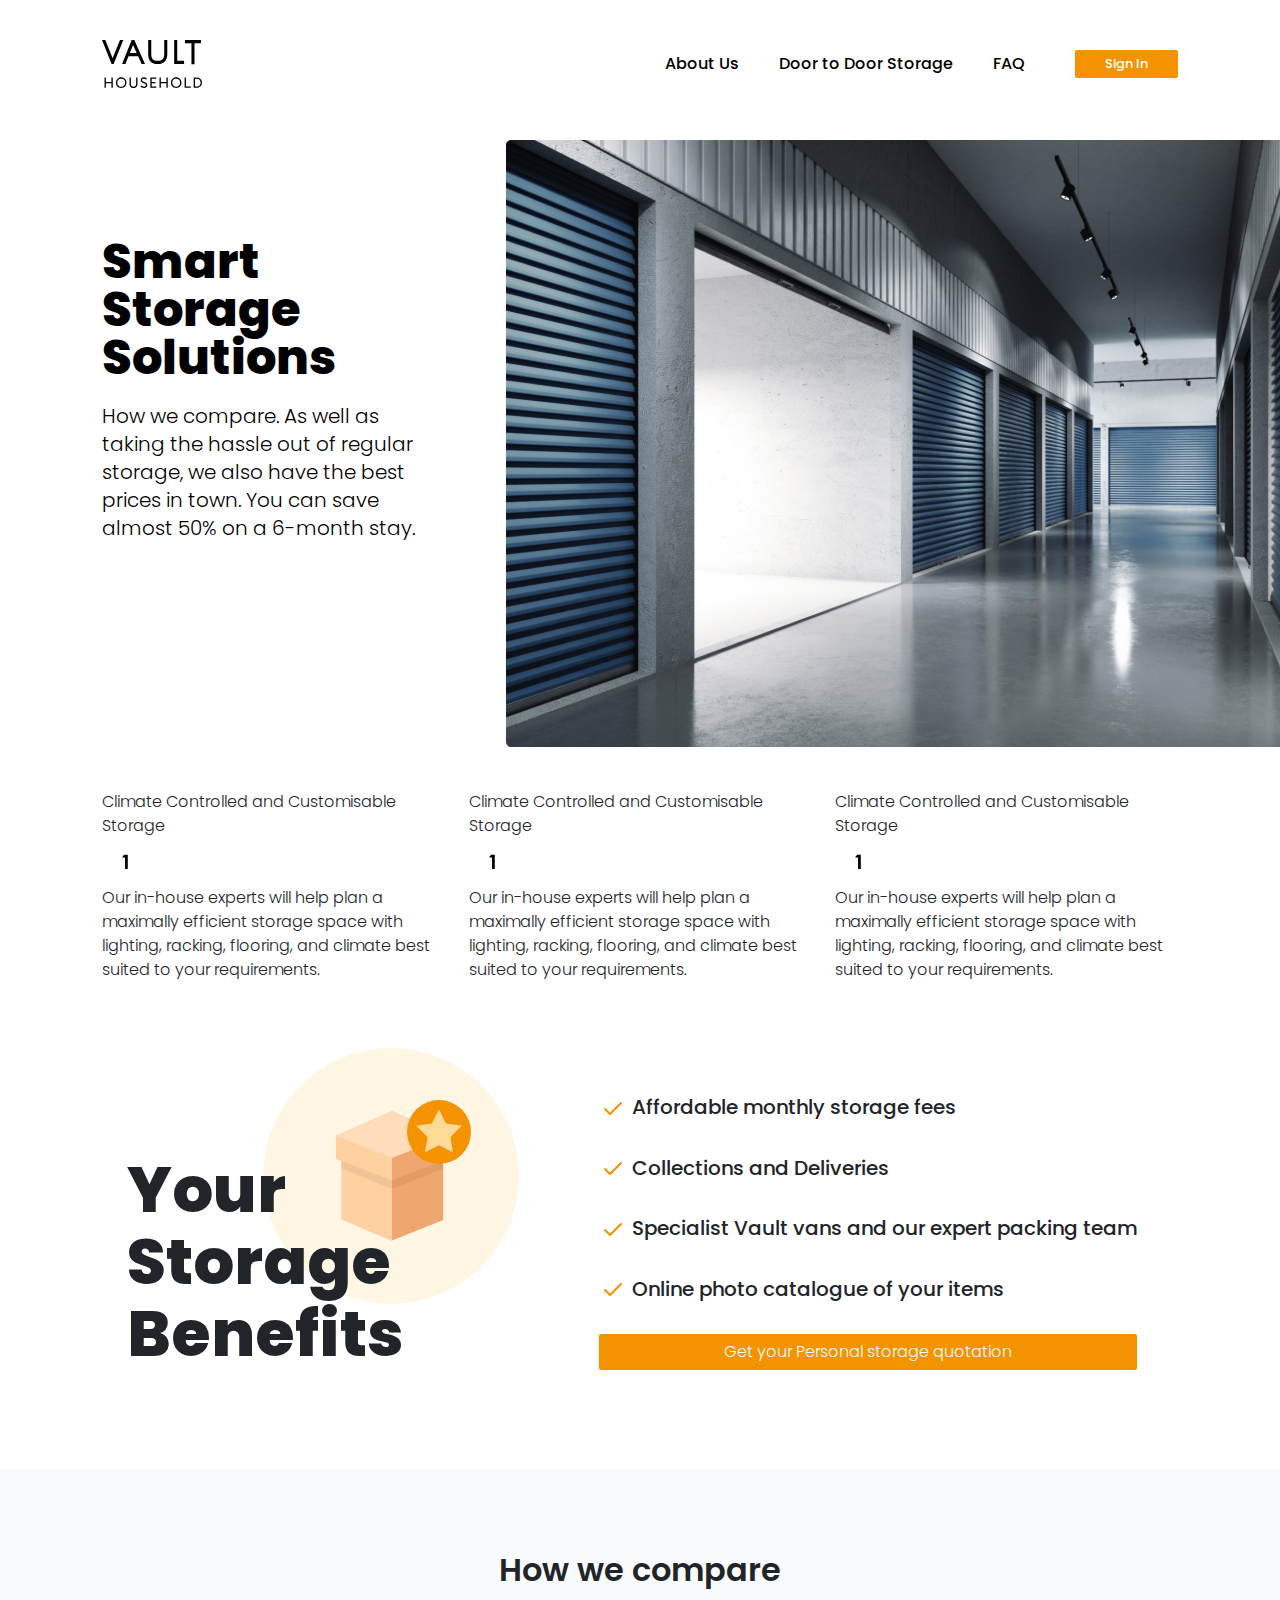
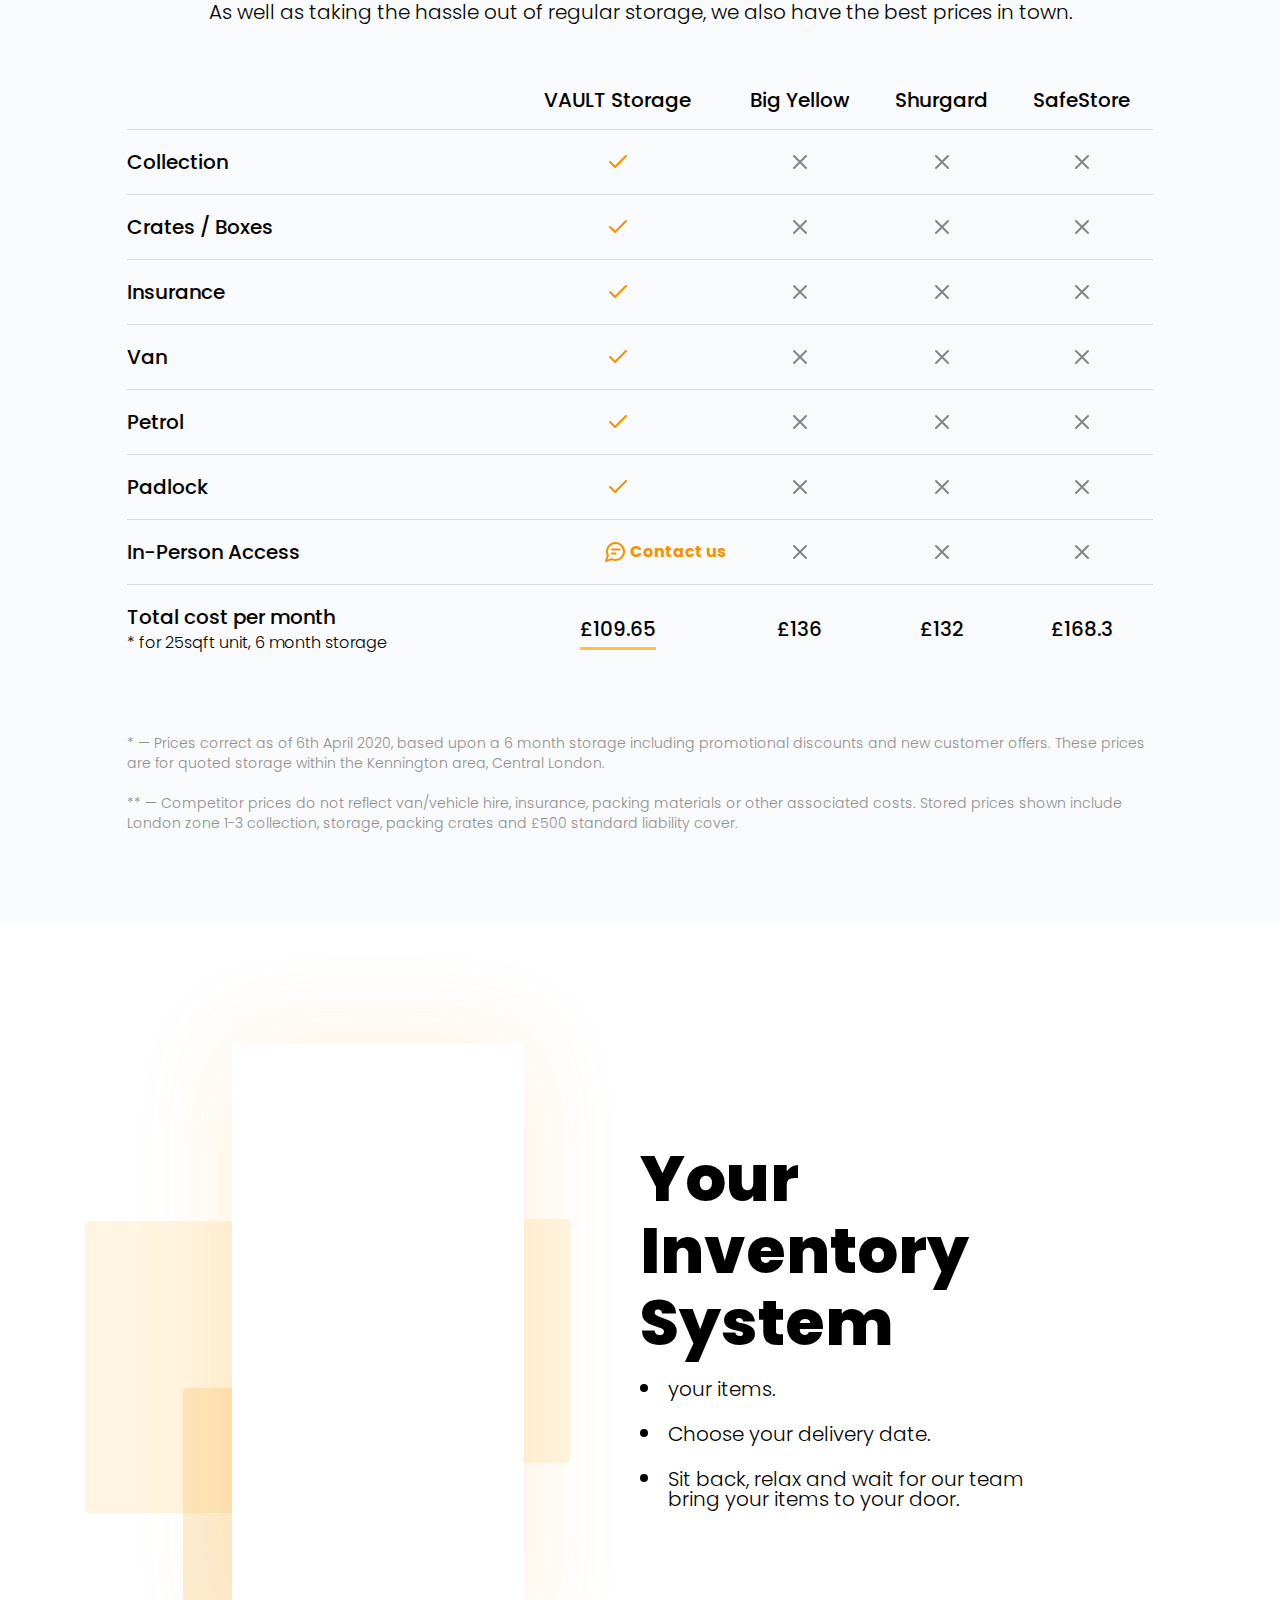
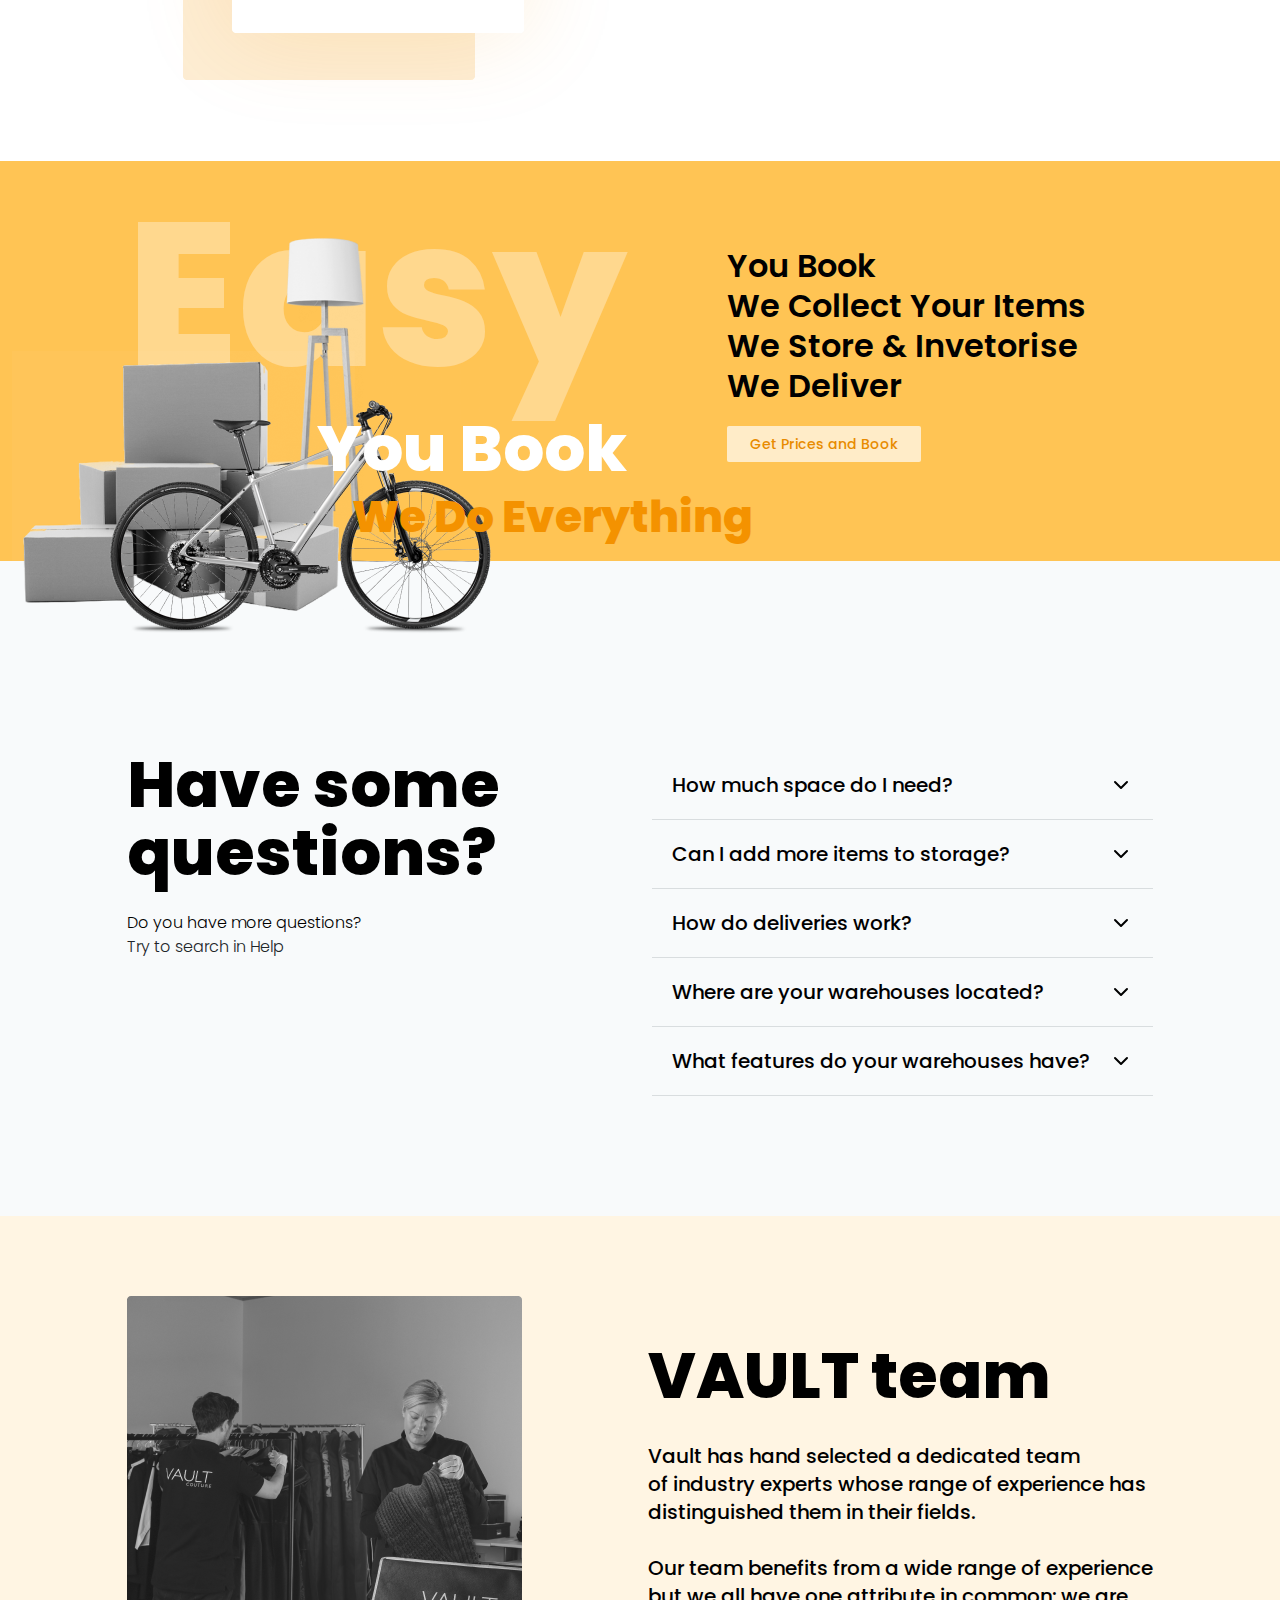
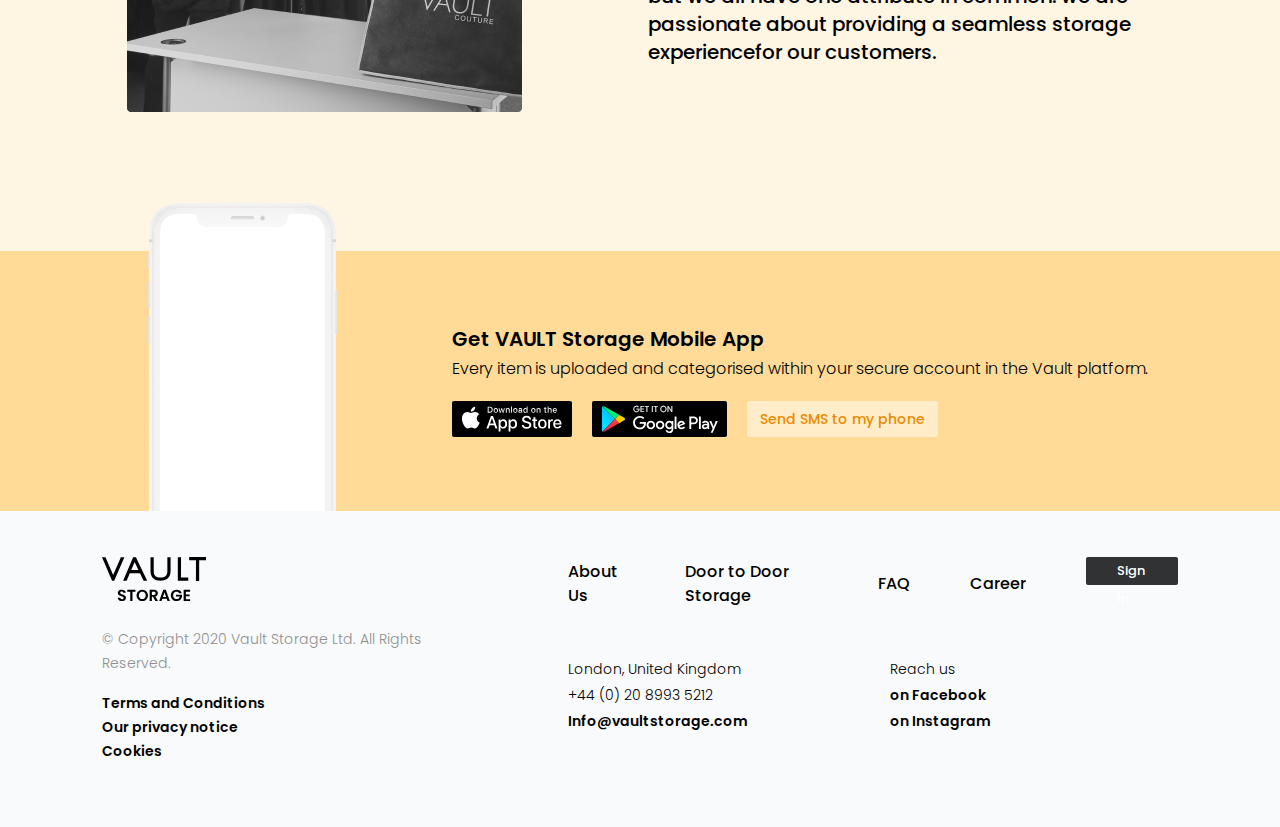
==== storage.html @ 1d702e4c "one" ====
<!doctype html>
<html lang="en">

<head>
    <meta charset="utf-8">
    <meta name="viewport" content="width=device-width, initial-scale=1">
    <link rel="stylesheet" href="css/bootstrap.min.css">
    <link rel="stylesheet" href="css/swiper-bundle.min.css">
    <link rel="stylesheet" href="css/bootstrap-slider.css">
    <link rel="stylesheet" href="css/datepicker.min.css">
    <link rel="stylesheet" href="css/main.css">
    <title>Vault Storage | Front-page</title>
</head>

<body>
    <header class="header cover-header">
        <div class="topbar topbar-home">
            <div class="container container2">
                <div class="logo d-pc-mini">
                    <a href="#">
                        <img src="images/logo.svg" alt="">
                    </a>
                </div>
                <div class="topbar-right d-pc-mini-flex">
                    <div class="menu">
                        <ul>
                            <li><a href="#">About Us</a></li>
                            <li><a href="#">Door to Door Storage</a></li>
                            <li><a href="#">FAQ</a></li>
                        </ul>
                    </div>
                    <div class="login">
                        <a href="#" class="login-button button1" data-bs-toggle="modal" data-bs-target="#loginDialog">Sign In</a>
                    </div>
                </div>
                <div class="mini-top d-mini">
                    <div class="menu_container">
                        <a href="#" class="mobile_menu"><img src="images/burger.svg" alt=""></a>
                    </div>
                    <div class="mini-logo">
                        <img src="images/logo-mini.svg" alt="">
                    </div>
                    <div class="mini-right">
                        <a href="#">Sign In</a>
                    </div>
                </div>
            </div>
        </div>
        <div class="cover-single">
            <div class="container container2">
                <div class="row">
                    <div class="col-md-4">
                        <div class="cover-content">
                            <h1 class="cover-title">Smart Storage Solutions</h1>
                            <p class="cover-subtitlte">How we compare. As well as taking the hassle out of regular storage, we also have the best prices in town. You can save almost 50% on a 6-month stay.</p>
                        </div>
                    </div>
                </div>
            </div>
        </div>
    </header>
    <div class="storage-feat">
        <div class="container container2">
            <div class="row">
                <div class="col-md-4">
                    <div class="storage-feat-item">
                        <div class="storage-feat-top">
                            <div class="storage-feat-name">
                                <span>Climate Controlled and Customisable Storage</span>
                            </div>
                            <div class="storage-feat-num">
                                <img src="images/feat1.svg" alt="">
                            </div>
                        </div>
                        <div class="storage-feat-cont">
                            <p>Our in-house experts will help plan a maximally efficient storage space with lighting, racking, flooring, and climate best suited to your requirements.</p>
                        </div>
                    </div>
                </div>
                <div class="col-md-4">
                    <div class="storage-feat-item">
                        <div class="storage-feat-top">
                            <div class="storage-feat-name">
                                <span>Climate Controlled and Customisable Storage</span>
                            </div>
                            <div class="storage-feat-num">
                                <img src="images/feat1.svg" alt="">
                            </div>
                        </div>
                        <div class="storage-feat-cont">
                            <p>Our in-house experts will help plan a maximally efficient storage space with lighting, racking, flooring, and climate best suited to your requirements.</p>
                        </div>
                    </div>
                </div>
                <div class="col-md-4">
                    <div class="storage-feat-item">
                        <div class="storage-feat-top">
                            <div class="storage-feat-name">
                                <span>Climate Controlled and Customisable Storage</span>
                            </div>
                            <div class="storage-feat-num">
                                <img src="images/feat1.svg" alt="">
                            </div>
                        </div>
                        <div class="storage-feat-cont">
                            <p>Our in-house experts will help plan a maximally efficient storage space with lighting, racking, flooring, and climate best suited to your requirements.</p>
                        </div>
                    </div>
                </div>
            </div>
        </div>
    </div>
    <div class="storage">
        <div class="container">
            <div class="storage-list">
                <div class="storage-image">
                    <img src="images/storage-image.svg" alt="">
                    <div class="storage-image-text">
                        <h3>Your Storage Benefits</h3>
                    </div>
                </div>
                <div class="storage-cont">
                    <div class="storage-cont-list">
                        <ul>
                            <li><img src="images/storage-icon.svg"> Affordable monthly storage fees</li>
                            <li><img src="images/storage-icon.svg"> Collections and Deliveries</li>
                            <li><img src="images/storage-icon.svg"> Specialist Vault vans and our expert packing team</li>
                            <li><img src="images/storage-icon.svg"> Online photo catalogue of your items</li>
                        </ul>
                        <div class="storage-cont-button">
                            <a href="#">Get your Personal storage quotation </a>
                        </div>
                    </div>
                </div>
            </div>
        </div>
    </div>
    <div class="compare">
        <div class="container">
            <div class="compare-title">
                <h2>How we compare</h2>
                <p>As well as taking the hassle out of regular storage, we also have the best prices in town.</p>
            </div>
            <div class="compare-table table-responsive">
                <table>
                    <thead>
                        <tr>
                            <th scope="col"></th>
                            <th scope="col">
                                <span>VAULT Storage</span>
                            </th>
                            <th scope="col">
                                <span>Big Yellow</span>
                            </th>
                            <th scope="col">
                                <span>Shurgard</span>
                            </th>
                            <th scope="col">
                                <span>SafeStore</span>
                            </th>
                        </tr>
                    </thead>
                    <tbody>
                        <tr>
                            <th scope="row">Collection</th>
                            <th>
                                <div class="done">
                                    <img src="images/done.svg" alt="">
                                </div>
                            </th>
                            <th>
                                <div class="failure">
                                    <img src="images/failure.svg" alt="">
                                </div>
                            </th>
                            <th>
                                <div class="failure">
                                    <img src="images/failure.svg" alt="">
                                </div>
                            </th>
                            <th>
                                <div class="failure">
                                    <img src="images/failure.svg" alt="">
                                </div>
                            </th>
                        </tr>
                        <tr>
                            <th scope="row">Crates / Boxes</th>
                            <th>
                                <div class="done">
                                    <img src="images/done.svg" alt="">
                                </div>
                            </th>
                            <th>
                                <div class="failure">
                                    <img src="images/failure.svg" alt="">
                                </div>
                            </th>
                            <th>
                                <div class="failure">
                                    <img src="images/failure.svg" alt="">
                                </div>
                            </th>
                            <th>
                                <div class="failure">
                                    <img src="images/failure.svg" alt="">
                                </div>
                            </th>
                        </tr>
                        <tr>
                            <th scope="row">Insurance</th>
                            <th>
                                <div class="done">
                                    <img src="images/done.svg" alt="">
                                </div>
                            </th>
                            <th>
                                <div class="failure">
                                    <img src="images/failure.svg" alt="">
                                </div>
                            </th>
                            <th>
                                <div class="failure">
                                    <img src="images/failure.svg" alt="">
                                </div>
                            </th>
                            <th>
                                <div class="failure">
                                    <img src="images/failure.svg" alt="">
                                </div>
                            </th>
                        </tr>
                        <tr>
                            <th scope="row">Van</th>
                            <th>
                                <div class="done">
                                    <img src="images/done.svg" alt="">
                                </div>
                            </th>
                            <th>
                                <div class="failure">
                                    <img src="images/failure.svg" alt="">
                                </div>
                            </th>
                            <th>
                                <div class="failure">
                                    <img src="images/failure.svg" alt="">
                                </div>
                            </th>
                            <th>
                                <div class="failure">
                                    <img src="images/failure.svg" alt="">
                                </div>
                            </th>
                        </tr>
                        <tr>
                            <th scope="row">Petrol</th>
                            <th>
                                <div class="done">
                                    <img src="images/done.svg" alt="">
                                </div>
                            </th>
                            <th>
                                <div class="failure">
                                    <img src="images/failure.svg" alt="">
                                </div>
                            </th>
                            <th>
                                <div class="failure">
                                    <img src="images/failure.svg" alt="">
                                </div>
                            </th>
                            <th>
                                <div class="failure">
                                    <img src="images/failure.svg" alt="">
                                </div>
                            </th>
                        </tr>
                        <tr>
                            <th scope="row">Padlock</th>
                            <th>
                                <div class="done">
                                    <img src="images/done.svg" alt="">
                                </div>
                            </th>
                            <th>
                                <div class="failure">
                                    <img src="images/failure.svg" alt="">
                                </div>
                            </th>
                            <th>
                                <div class="failure">
                                    <img src="images/failure.svg" alt="">
                                </div>
                            </th>
                            <th>
                                <div class="failure">
                                    <img src="images/failure.svg" alt="">
                                </div>
                            </th>
                        </tr>
                        <tr>
                            <th scope="row">In-Person Access</th>
                            <th>
                                <a href="#" class="contacts">
                                    <img src="images/contacts.svg" alt="">
                                    <span>Contact us</span>
                                </a>
                            </th>
                            <th>
                                <div class="failure">
                                    <img src="images/failure.svg" alt="">
                                </div>
                            </th>
                            <th>
                                <div class="failure">
                                    <img src="images/failure.svg" alt="">
                                </div>
                            </th>
                            <th>
                                <div class="failure">
                                    <img src="images/failure.svg" alt="">
                                </div>
                            </th>
                        </tr>
                        <tr>
                            <th scope="row">
                                <div class="total">
                                    <div class="total-title">
                                        <span>Total cost per month</span>
                                    </div>
                                    <div class="total-subtitle">
                                        <span> * for 25sqft unit, 6 month storage</span>
                                    </div>
                                </div>
                            </th>
                            <th>
                                <span class="price price-gold">£109.65</span>
                            </th>
                            <th>
                                <span class="price">£136</span>
                            </th>
                            <th>
                                <span class="price">£132</span>
                            </th>
                            <th>
                                <span class="price">£168.3</span>
                            </th>
                        </tr>
                    </tbody>
                </table>
            </div>
            <div class="compare-footer">
                <p>* — Prices correct as of 6th April 2020, based upon a 6 month storage including promotional discounts and new customer offers. These prices are for quoted storage within the Kennington area, Central London.</p>
                <p>** — Competitor prices do not reflect van/vehicle hire, insurance, packing materials or other associated costs. Stored prices shown include London zone 1-3 collection, storage, packing crates and £500 standard liability cover.</p>
            </div>
        </div>
    </div>
    <div class="invent">
        <div class="container">
            <div class="invent-box">
                <div class="invent-img">
                    <div class="about-app">
                        <div class="about-img">
                            <img src="images/app.png" alt="">
                        </div>
                        <div class="about-rect">
                            <img src="images/rect1.png" alt="">
                        </div>
                        <div class="about-rect2">
                            <img src="images/rect2.png" alt="">
                        </div>
                        <div class="about-rect3">
                            <img src="images/rect3.png" alt="">
                        </div>
                    </div>
                </div>
                <div class="invent-text">
                    <h2>Your
                        <div>Inventory</div>
                        <div>System</div>
                    </h2>
                    <ul>
                        <li>
                            <div></div><span>your items.</span></li>
                        <li>
                            <div></div><span>Choose your delivery date.</span></li>
                        <li>
                            <div></div><span>Sit back, relax and wait for our team bring your items to your door.</span></li>
                    </ul>
                </div>
            </div>
        </div>
    </div>
    <div class="faq">
        <div class="container">
            <div class="faq-top">
                <div class="faq-top-left">
                    <div class="faq-top-left-title">
                        <span>Easy</span>
                    </div>
                    <div class="faq-top-left-subtitle">
                        <span>You Book</span>
                    </div>
                    <div class="faq-top-left-des">
                        <span>We Do Everything</span>
                    </div>
                    <div class="faq-top-left-img">
                        <img src="images/faq-top.png" alt="">
                    </div>
                </div>
                <div class="faq-top-right">
                    <div class="faq-top-right-title">
                        <h4>You Book
                            <div>We Collect Your Items</div>
                            <div>We Store & Invetorise</div>
                            <div>We Deliver</div>
                        </h4>
                    </div>
                    <div class="faq-top-right-button">
                        <a href="#" class="button4">Get Prices and Book</a>
                    </div>
                </div>
            </div>
            <div class="faq-box">
                <div class="row">
                    <div class="col-lg-6">
                        <div class="faq-box-title">
                            <h3>Have some
                                <div>questions?</div>
                            </h3>
                        </div>
                        <div class="faq-box-subtitle d-pc">
                            <span>Do you have more questions?</span>
                        </div>
                        <div class="faq-box-des d-pc">
                            <span>Try to search in Help</span>
                        </div>
                    </div>
                    <div class="col-lg-6">
                        <div class="faq-list">
                            <div class="faq-item">
                                <button class="faq-item-button collapsed" type="button" data-bs-toggle="collapse" data-bs-target="#collapseExample" aria-expanded="false" aria-controls="collapseExample">
                                    <span>How much space do I need?</span>
                                    <img src="images/icon-faq.svg" alt="">
                                </button>
                                <div class="collapse" id="collapseExample">
                                    <div class="faq-text">
                                        <span>Some placeholder content for the collapse component. This panel is hidden by default but revealed when the user activates the relevant trigger.</span>
                                    </div>
                                </div>
                            </div>
                            <div class="faq-item">
                                <button class="faq-item-button collapsed" type="button" data-bs-toggle="collapse" data-bs-target="#collapseExample2" aria-expanded="false" aria-controls="collapseExample2">
                                    <span>Can I add more items to storage?</span>
                                    <img src="images/icon-faq.svg" alt="">
                                </button>
                                <div class="collapse" id="collapseExample2">
                                    <div class="faq-text">
                                        <span>Some placeholder content for the collapse component. This panel is hidden by default but revealed when the user activates the relevant trigger.</span>
                                    </div>
                                </div>
                            </div>
                            <div class="faq-item">
                                <button class="faq-item-button collapsed" type="button" data-bs-toggle="collapse" data-bs-target="#collapseExample3" aria-expanded="false" aria-controls="collapseExample3">
                                    <span>How do deliveries work?</span>
                                    <img src="images/icon-faq.svg" alt="">
                                </button>
                                <div class="collapse" id="collapseExample3">
                                    <div class="faq-text">
                                        <span>Some placeholder content for the collapse component. This panel is hidden by default but revealed when the user activates the relevant trigger.</span>
                                    </div>
                                </div>
                            </div>
                            <div class="faq-item">
                                <button class="faq-item-button collapsed" type="button" data-bs-toggle="collapse" data-bs-target="#collapseExample4" aria-expanded="false" aria-controls="collapseExample4">
                                    <span>Where are your warehouses located?</span>
                                    <img src="images/icon-faq.svg" alt="">
                                </button>
                                <div class="collapse" id="collapseExample4">
                                    <div class="faq-text">
                                        <span>Some placeholder content for the collapse component. This panel is hidden by default but revealed when the user activates the relevant trigger.</span>
                                    </div>
                                </div>
                            </div>
                            <div class="faq-item">
                                <button class="faq-item-button collapsed" type="button" data-bs-toggle="collapse" data-bs-target="#collapseExample5" aria-expanded="false" aria-controls="collapseExample5">
                                    <span>What features do your warehouses have?</span>
                                    <img src="images/icon-faq.svg" alt="">
                                </button>
                                <div class="collapse" id="collapseExample5">
                                    <div class="faq-text">
                                        <span>Some placeholder content for the collapse component. This panel is hidden by default but revealed when the user activates the relevant trigger.</span>
                                    </div>
                                </div>
                            </div>
                        </div>
                    </div>
                    <div class="col-12 d-mob faq-mob">
                        <div class="faq-box-subtitle">
                            <span>Do you have more questions?</span>
                        </div>
                        <div class="faq-box-des">
                            <span>Try to search in Help</span>
                        </div>
                    </div>
                </div>
            </div>
        </div>
    </div>
    <div class="team">
        <div class="container">
            <div class="team-box">
                <div class="team-image">
                    <img src="images/team.png" alt="">
                </div>
                <div class="team-text">
                    <h2>VAULT team</h2>
                    <div class="team-content">
                        <p>Vault has hand selected a dedicated team of industry experts whose range of experience has distinguished them in their fields. </p>
                        <p>Our team benefits from a wide range of experience but we all have one attribute in common: we are passionate about providing a seamless storage experiencefor our customers.</p>
                    </div>
                </div>
            </div>
        </div>
    </div>
    <div class="app">
        <div class="container">
            <div class="app-box">
                <div class="app-image">
                    <img src="images/app-image.png" alt="">
                </div>
                <div class="app-text">
                    <div class="app-title">
                        <h4>Get VAULT Storage Mobile App</h4>
                    </div>
                    <div class="app-des">
                        <span>Every item is uploaded and categorised within your secure account in the Vault platform.</span>
                    </div>
                    <div class="app-buttons">
                        <a href="#" class="app-item">
                            <img src="images/app-store.svg" alt="" class="d-pc-mini">
                            <img src="images/app-store-mob.svg" alt="" class="d-mini">
                        </a>
                        <a href="#" class="app-item">
                            <img src="images/google-play.svg" alt="" class="d-pc-mini">
                            <img src="images/google-play-mob.svg" alt="" class="d-mini">
                        </a>
                        <a href="#" class="app-item app-button d-pc">Send SMS to my phone</a>
                    </div>
                    <a href="#" class="app-item app-button d-mob app-mob">Send SMS to my phone</a>
                </div>
            </div>
        </div>
    </div>
    <div class="footer">
        <div class="container container3 footer-box">
            <div class="footer-about d-pc">
                <div class="footer-logo">
                    <img src="images/footer-logo.svg" alt="">
                </div>
                <div class="footer-copyright">
                    <span>© Copyright 2020 Vault Storage Ltd. All Rights Reserved.</span>
                </div>
                <div class="footer-about-menu">
                    <ul>
                        <li><a href="#">Terms and Conditions </a></li>
                        <li><a href="#">Our privacy notice </a></li>
                        <li><a href="#">Cookies</a></li>
                    </ul>
                </div>
            </div>
            <div class="footer-info">
                <div class="footer-top">
                    <div class="footer-menu">
                        <ul>
                            <li><a href="#">About Us</a></li>
                            <li><a href="#"><span>Door to Door</span> Storage</a></li>
                            <li><a href="#">FAQ</a></li>
                            <li><a href="#">Career</a></li>
                        </ul>
                    </div>
                    <div class="footer-button">
                        <a href="#" class="button5" data-bs-toggle="modal" data-bs-target="#loginDialog">Sign In</a>
                    </div>
                </div>
                <div class="footer-bottom d-pc-flex">
                    <div class="footer-address">
                        <div class="footer-address-item">
                            <span>London, United Kingdom</span>
                        </div>
                        <div class="footer-address-item">
                            <span>+44 (0) 20 8993 5212</span>
                        </div>
                        <div class="footer-address-item">
                            <span class="strong">Info@vaultstorage.com</span>
                        </div>
                    </div>
                    <div class="footer-soc">
                        <div class="footer-soc-title">
                            <span>Reach us </span>
                        </div>
                        <a href="#" class="footer-soc-item">on Facebook</a>
                        <a href="#" class="footer-soc-item">on Instagram</a>
                    </div>
                </div>
            </div>
            <div class="footer-mob d-mob">
                <div class="footer-left">
                    <div class="footer-logo">
                        <img src="images/footer-logo.svg" alt="">
                    </div>
                    <div class="footer-copyright">
                        <span>© Copyright 2020 Vault Storage Ltd. All Rights Reserved.</span>
                    </div>
                    <div class="footer-about-menu">
                        <ul>
                            <li><a href="#">Terms and Conditions </a></li>
                            <li><a href="#">Our privacy notice </a></li>
                            <li><a href="#">Cookies</a></li>
                        </ul>
                    </div>
                </div>
                <div class="footer-right">
                    <div class="footer-bottom">
                        <div class="footer-address">
                            <div class="footer-address-item">
                                <span>London, United Kingdom</span>
                            </div>
                            <div class="footer-address-item">
                                <span>+44 (0) 20 8993 5212</span>
                            </div>
                            <div class="footer-address-item">
                                <span class="strong">Info@vaultstorage.com</span>
                            </div>
                        </div>
                        <div class="footer-soc">
                            <div class="footer-soc-title">
                                <span>Reach us </span>
                            </div>
                            <a href="#" class="footer-soc-item">on Facebook</a>
                            <a href="#" class="footer-soc-item">on Instagram</a>
                        </div>
                    </div>
                </div>
            </div>
        </div>
    </div>
    <div class="modal fade" id="loginDialog" tabindex="-1" aria-labelledby="loginDialogLabel" aria-hidden="true">
        <div class="modal-dialog modal-dialog-centered login-dialog">
            <div class="modal-content modal-cont">
                <div class="dialog-close" data-bs-dismiss="modal" aria-label="Close">
                    <img src="images/close.svg" alt="">
                </div>
                <div class="login">
                    <div class="login-title">
                        <h4>Sign in</h4>
                        <p>Don’t have password? <a href="#activateDialog" data-bs-toggle="modal" data-bs-target="#activateDialog" data-bs-dismiss="modal" aria-label="Close">Activate your account</a></p>
                    </div>
                    <div class="login-inputs">
                        <input type="text" placeholder="Email">
                        <input type="password" placeholder="Password">
                    </div>
                    <div class="login-box">
                        <div class="login-box-remember">
                            <div class="form-check">
                                <input class="form-check-input" type="checkbox" value="" id="flexCheckDefault">
                                <label class="form-check-label" for="flexCheckDefault">
                                Remember me
                                </label>
                            </div>
                        </div>
                        <div class="login-box-forgot">
                            <a href="#">Forgot your password?</a>
                        </div>
                    </div>
                    <div class="login-button">
                        <button>Sign in</button>
                    </div>
                </div>
            </div>
        </div>
    </div>
    <div class="modal fade" id="activateDialog" tabindex="-1" aria-labelledby="activateDialogLabel" aria-hidden="true">
        <div class="modal-dialog modal-dialog-centered">
            <div class="modal-content modal-cont">
                <div class="dialog-close" data-bs-dismiss="modal" aria-label="Close">
                    <img src="images/close.svg" alt="">
                </div>
                <div class="login">
                    <div class="login-title">
                        <h4>Activate your account</h4>
                        <p>Enter the email associated with your account below and we'll send you a link to reset your password.</p>
                    </div>
                    <div class="login-inputs">
                        <input type="text" placeholder="Email">
                    </div>
                    <div class="login-button">
                        <button>Reset password</button>
                    </div>
                    <div class="login-have">
                        <a href="#loginDialog" data-bs-toggle="modal" data-bs-target="#loginDialog" data-bs-dismiss="modal" aria-label="Close">Already have account</a>
                    </div>
                </div>
            </div>
        </div>
    </div>
    <div class="mobile_menu_container">
        <div class="mobile_menu_content">
            <ul>
                <li><a href="#">About Us</a></li>
                <li><a href="#">Door to Door Storage</a></li>
                <li><a href="#">FAQ</a></li>
            </ul>
        </div>
    </div>
    <div class="mobile_menu_overlay"></div>
    <script src="https://cdn.jsdelivr.net/npm/@popperjs/core@2.6.0/dist/umd/popper.min.js" integrity="sha384-KsvD1yqQ1/1+IA7gi3P0tyJcT3vR+NdBTt13hSJ2lnve8agRGXTTyNaBYmCR/Nwi" crossorigin="anonymous"></script>
    <script src="https://cdn.jsdelivr.net/npm/bootstrap@5.0.0-beta2/dist/js/bootstrap.bundle.min.js" integrity="sha384-b5kHyXgcpbZJO/tY9Ul7kGkf1S0CWuKcCD38l8YkeH8z8QjE0GmW1gYU5S9FOnJ0" crossorigin="anonymous"></script>
    <script src="js/swiper-bundle.min.js"></script>
    <script src="js/jquery-3.6.0.min.js"></script>
    <script src="js/bootstrap-slider.js"></script>
    <script src="js/jquery.autocomplete.min.js"></script>
    <script src="js/datepicker.min.js"></script>
    <script src="js/main.js"></script>
</body>

</html>
---- css/datepicker.min.css ----
.datepicker--cells{display:-webkit-flex;display:-ms-flexbox;display:flex;-webkit-flex-wrap:wrap;-ms-flex-wrap:wrap;flex-wrap:wrap}.datepicker--cell{border-radius:4px;box-sizing:border-box;cursor:pointer;display:-webkit-flex;display:-ms-flexbox;display:flex;position:relative;-webkit-align-items:center;-ms-flex-align:center;align-items:center;-webkit-justify-content:center;-ms-flex-pack:center;justify-content:center;height:32px;z-index:1}.datepicker--cell.-focus-{background:#f0f0f0}.datepicker--cell.-current-{color:#4EB5E6}.datepicker--cell.-current-.-focus-{color:#4a4a4a}.datepicker--cell.-current-.-in-range-{color:#4EB5E6}.datepicker--cell.-in-range-{background:rgba(92,196,239,.1);color:#4a4a4a;border-radius:0}.datepicker--cell.-in-range-.-focus-{background-color:rgba(92,196,239,.2)}.datepicker--cell.-disabled-{cursor:default;color:#aeaeae}.datepicker--cell.-disabled-.-focus-{color:#aeaeae}.datepicker--cell.-disabled-.-in-range-{color:#a1a1a1}.datepicker--cell.-disabled-.-current-.-focus-{color:#aeaeae}.datepicker--cell.-range-from-{border:1px solid rgba(92,196,239,.5);background-color:rgba(92,196,239,.1);border-radius:4px 0 0 4px}.datepicker--cell.-range-to-{border:1px solid rgba(92,196,239,.5);background-color:rgba(92,196,239,.1);border-radius:0 4px 4px 0}.datepicker--cell.-selected-,.datepicker--cell.-selected-.-current-{color:#fff;background:#5cc4ef}.datepicker--cell.-range-from-.-range-to-{border-radius:4px}.datepicker--cell.-selected-{border:none}.datepicker--cell.-selected-.-focus-{background:#45bced}.datepicker--cell:empty{cursor:default}.datepicker--days-names{display:-webkit-flex;display:-ms-flexbox;display:flex;-webkit-flex-wrap:wrap;-ms-flex-wrap:wrap;flex-wrap:wrap;margin:8px 0 3px}.datepicker--day-name{color:#FF9A19;display:-webkit-flex;display:-ms-flexbox;display:flex;-webkit-align-items:center;-ms-flex-align:center;align-items:center;-webkit-justify-content:center;-ms-flex-pack:center;justify-content:center;-webkit-flex:1;-ms-flex:1;flex:1;text-align:center;text-transform:uppercase;font-size:.8em}.-only-timepicker- .datepicker--content,.datepicker--body,.datepicker-inline .datepicker--pointer{display:none}.datepicker--cell-day{width:14.28571%}.datepicker--cells-months{height:170px}.datepicker--cell-month{width:33.33%;height:25%}.datepicker--cells-years,.datepicker--years{height:170px}.datepicker--cell-year{width:25%;height:33.33%}.datepickers-container{position:absolute;left:0;top:0}@media print{.datepickers-container{display:none}}.datepicker{background:#fff;border:1px solid #dbdbdb;box-shadow:0 4px 12px rgba(0,0,0,.15);border-radius:4px;box-sizing:content-box;font-family:Tahoma,sans-serif;font-size:14px;color:#4a4a4a;width:250px;position:absolute;left:-100000px;opacity:0;transition:opacity .3s ease,left 0s .3s,-webkit-transform .3s ease;transition:opacity .3s ease,transform .3s ease,left 0s .3s;transition:opacity .3s ease,transform .3s ease,left 0s .3s,-webkit-transform .3s ease;z-index:100}.datepicker.-from-top-{-webkit-transform:translateY(-8px);transform:translateY(-8px)}.datepicker.-from-right-{-webkit-transform:translateX(8px);transform:translateX(8px)}.datepicker.-from-bottom-{-webkit-transform:translateY(8px);transform:translateY(8px)}.datepicker.-from-left-{-webkit-transform:translateX(-8px);transform:translateX(-8px)}.datepicker.active{opacity:1;-webkit-transform:translate(0);transform:translate(0);transition:opacity .3s ease,left 0s 0s,-webkit-transform .3s ease;transition:opacity .3s ease,transform .3s ease,left 0s 0s;transition:opacity .3s ease,transform .3s ease,left 0s 0s,-webkit-transform .3s ease}.datepicker-inline .datepicker{border-color:#d7d7d7;box-shadow:none;position:static;left:auto;right:auto;opacity:1;-webkit-transform:none;transform:none}.datepicker--content{box-sizing:content-box;padding:4px}.datepicker--pointer{position:absolute;background:#fff;border-top:1px solid #dbdbdb;border-right:1px solid #dbdbdb;width:10px;height:10px;z-index:-1}.datepicker--nav-action:hover,.datepicker--nav-title:hover{background:#f0f0f0}.-top-center- .datepicker--pointer,.-top-left- .datepicker--pointer,.-top-right- .datepicker--pointer{top:calc(100% - 4px);-webkit-transform:rotate(135deg);transform:rotate(135deg)}.-right-bottom- .datepicker--pointer,.-right-center- .datepicker--pointer,.-right-top- .datepicker--pointer{right:calc(100% - 4px);-webkit-transform:rotate(225deg);transform:rotate(225deg)}.-bottom-center- .datepicker--pointer,.-bottom-left- .datepicker--pointer,.-bottom-right- .datepicker--pointer{bottom:calc(100% - 4px);-webkit-transform:rotate(315deg);transform:rotate(315deg)}.-left-bottom- .datepicker--pointer,.-left-center- .datepicker--pointer,.-left-top- .datepicker--pointer{left:calc(100% - 4px);-webkit-transform:rotate(45deg);transform:rotate(45deg)}.-bottom-left- .datepicker--pointer,.-top-left- .datepicker--pointer{left:10px}.-bottom-right- .datepicker--pointer,.-top-right- .datepicker--pointer{right:10px}.-bottom-center- .datepicker--pointer,.-top-center- .datepicker--pointer{left:calc(50% - 10px / 2)}.-left-top- .datepicker--pointer,.-right-top- .datepicker--pointer{top:10px}.-left-bottom- .datepicker--pointer,.-right-bottom- .datepicker--pointer{bottom:10px}.-left-center- .datepicker--pointer,.-right-center- .datepicker--pointer{top:calc(50% - 10px / 2)}.datepicker--body.active{display:block}.datepicker--nav{display:-webkit-flex;display:-ms-flexbox;display:flex;-webkit-justify-content:space-between;-ms-flex-pack:justify;justify-content:space-between;border-bottom:1px solid #efefef;min-height:32px;padding:4px}.-only-timepicker- .datepicker--nav{display:none}.datepicker--nav-action,.datepicker--nav-title{display:-webkit-flex;display:-ms-flexbox;display:flex;cursor:pointer;-webkit-align-items:center;-ms-flex-align:center;align-items:center;-webkit-justify-content:center;-ms-flex-pack:center;justify-content:center}.datepicker--nav-action{width:32px;border-radius:4px;-webkit-user-select:none;-moz-user-select:none;-ms-user-select:none;user-select:none}.datepicker--nav-action.-disabled-{visibility:hidden}.datepicker--nav-action svg{width:32px;height:32px}.datepicker--nav-action path{fill:none;stroke:#9c9c9c;stroke-width:2px}.datepicker--nav-title{border-radius:4px;padding:0 8px}.datepicker--buttons,.datepicker--time{border-top:1px solid #efefef;padding:4px}.datepicker--nav-title i{font-style:normal;color:#9c9c9c;margin-left:5px}.datepicker--nav-title.-disabled-{cursor:default;background:0 0}.datepicker--buttons{display:-webkit-flex;display:-ms-flexbox;display:flex}.datepicker--button{color:#4EB5E6;cursor:pointer;border-radius:4px;-webkit-flex:1;-ms-flex:1;flex:1;display:-webkit-inline-flex;display:-ms-inline-flexbox;display:inline-flex;-webkit-justify-content:center;-ms-flex-pack:center;justify-content:center;-webkit-align-items:center;-ms-flex-align:center;align-items:center;height:32px}.datepicker--button:hover{color:#4a4a4a;background:#f0f0f0}.datepicker--time{display:-webkit-flex;display:-ms-flexbox;display:flex;-webkit-align-items:center;-ms-flex-align:center;align-items:center;position:relative}.datepicker--time.-am-pm- .datepicker--time-sliders{-webkit-flex:0 1 138px;-ms-flex:0 1 138px;flex:0 1 138px;max-width:138px}.-only-timepicker- .datepicker--time{border-top:none}.datepicker--time-sliders{-webkit-flex:0 1 153px;-ms-flex:0 1 153px;flex:0 1 153px;margin-right:10px;max-width:153px}.datepicker--time-label{display:none;font-size:12px}.datepicker--time-current{display:-webkit-flex;display:-ms-flexbox;display:flex;-webkit-align-items:center;-ms-flex-align:center;align-items:center;-webkit-flex:1;-ms-flex:1;flex:1;font-size:14px;text-align:center;margin:0 0 0 10px}.datepicker--time-current-colon{margin:0 2px 3px;line-height:1}.datepicker--time-current-hours,.datepicker--time-current-minutes{line-height:1;font-size:19px;font-family:"Century Gothic",CenturyGothic,AppleGothic,sans-serif;position:relative;z-index:1}.datepicker--time-current-hours:after,.datepicker--time-current-minutes:after{content:'';background:#f0f0f0;border-radius:4px;position:absolute;left:-2px;top:-3px;right:-2px;bottom:-2px;z-index:-1;opacity:0}.datepicker--time-current-hours.-focus-:after,.datepicker--time-current-minutes.-focus-:after{opacity:1}.datepicker--time-current-ampm{text-transform:uppercase;-webkit-align-self:flex-end;-ms-flex-item-align:end;align-self:flex-end;color:#9c9c9c;margin-left:6px;font-size:11px;margin-bottom:1px}.datepicker--time-row{display:-webkit-flex;display:-ms-flexbox;display:flex;-webkit-align-items:center;-ms-flex-align:center;align-items:center;font-size:11px;height:17px;background:linear-gradient(to right,#dedede,#dedede) left 50%/100% 1px no-repeat}.datepicker--time-row:first-child{margin-bottom:4px}.datepicker--time-row input[type=range]{background:0 0;cursor:pointer;-webkit-flex:1;-ms-flex:1;flex:1;height:100%;padding:0;margin:0;-webkit-appearance:none}.datepicker--time-row input[type=range]::-ms-tooltip{display:none}.datepicker--time-row input[type=range]:hover::-webkit-slider-thumb{border-color:#b8b8b8}.datepicker--time-row input[type=range]:hover::-moz-range-thumb{border-color:#b8b8b8}.datepicker--time-row input[type=range]:hover::-ms-thumb{border-color:#b8b8b8}.datepicker--time-row input[type=range]:focus{outline:0}.datepicker--time-row input[type=range]:focus::-webkit-slider-thumb{background:#5cc4ef;border-color:#5cc4ef}.datepicker--time-row input[type=range]:focus::-moz-range-thumb{background:#5cc4ef;border-color:#5cc4ef}.datepicker--time-row input[type=range]:focus::-ms-thumb{background:#5cc4ef;border-color:#5cc4ef}.datepicker--time-row input[type=range]::-webkit-slider-thumb{-webkit-appearance:none;box-sizing:border-box;height:12px;width:12px;border-radius:3px;border:1px solid #dedede;background:#fff;cursor:pointer;transition:background .2s;margin-top:-6px}.datepicker--time-row input[type=range]::-moz-range-thumb{box-sizing:border-box;height:12px;width:12px;border-radius:3px;border:1px solid #dedede;background:#fff;cursor:pointer;transition:background .2s}.datepicker--time-row input[type=range]::-ms-thumb{box-sizing:border-box;height:12px;width:12px;border-radius:3px;border:1px solid #dedede;background:#fff;cursor:pointer;transition:background .2s}.datepicker--time-row input[type=range]::-webkit-slider-runnable-track{border:none;height:1px;cursor:pointer;color:transparent;background:0 0}.datepicker--time-row input[type=range]::-moz-range-track{border:none;height:1px;cursor:pointer;color:transparent;background:0 0}.datepicker--time-row input[type=range]::-ms-track{border:none;height:1px;cursor:pointer;color:transparent;background:0 0}.datepicker--time-row input[type=range]::-ms-fill-lower{background:0 0}.datepicker--time-row input[type=range]::-ms-fill-upper{background:0 0}.datepicker--time-row span{padding:0 12px}.datepicker--time-icon{color:#9c9c9c;border:1px solid;border-radius:50%;font-size:16px;position:relative;margin:0 5px -1px 0;width:1em;height:1em}.datepicker--time-icon:after,.datepicker--time-icon:before{content:'';background:currentColor;position:absolute}.datepicker--time-icon:after{height:.4em;width:1px;left:calc(50% - 1px);top:calc(50% + 1px);-webkit-transform:translateY(-100%);transform:translateY(-100%)}.datepicker--time-icon:before{width:.4em;height:1px;top:calc(50% + 1px);left:calc(50% - 1px)}.datepicker--cell-day.-other-month-,.datepicker--cell-year.-other-decade-{color:#dedede}.datepicker--cell-day.-other-month-:hover,.datepicker--cell-year.-other-decade-:hover{color:#c5c5c5}.-disabled-.-focus-.datepicker--cell-day.-other-month-,.-disabled-.-focus-.datepicker--cell-year.-other-decade-{color:#dedede}.-selected-.datepicker--cell-day.-other-month-,.-selected-.datepicker--cell-year.-other-decade-{color:#fff;background:#a2ddf6}.-selected-.-focus-.datepicker--cell-day.-other-month-,.-selected-.-focus-.datepicker--cell-year.-other-decade-{background:#8ad5f4}.-in-range-.datepicker--cell-day.-other-month-,.-in-range-.datepicker--cell-year.-other-decade-{background-color:rgba(92,196,239,.1);color:#ccc}.-in-range-.-focus-.datepicker--cell-day.-other-month-,.-in-range-.-focus-.datepicker--cell-year.-other-decade-{background-color:rgba(92,196,239,.2)}.datepicker--cell-day.-other-month-:empty,.datepicker--cell-year.-other-decade-:empty{background:0 0;border:none}
---- css/main.css ----
@import url('https://fonts.googleapis.com/css2?family=Poppins:ital,wght@0,100;0,200;0,300;0,400;0,500;0,600;0,700;0,800;0,900;1,100;1,200;1,300;1,400;1,500;1,600;1,700;1,800;1,900&display=swap');
body {
    font-family: 'Poppins', sans-serif;
    font-weight: 300;
}

a {
    text-decoration: none;
}

input:focus {
    outline: 0 !important;
}

button:focus {
    outline: 0 !important;
}

select:focus {
    outline: 0 !important;
}

.button1 {
    height: 28px;
    background: #F49200;
    border-radius: 2px;
    font-weight: 500;
    font-size: 13px;
    line-height: 28px;
    display: inline-block;
    color: #fff;
    padding: 0 30px;
}

.button1:hover {
    color: #fff;
}

.button2 {
    height: 36px;
    background: #F49200;
    border-radius: 2px;
    font-weight: 500;
    font-size: 13px;
    line-height: 36px;
    display: inline-block;
    color: #fff;
    padding: 0 24px;
}

.button2:hover {
    color: #fff;
}

.button3 {
    height: 36px;
    background: #F49300;
    border-radius: 2px;
    font-weight: 500;
    font-size: 13px;
    line-height: 36px;
    display: inline-block;
    color: #fff;
    padding: 0 54px;
}

.button3:hover {
    color: #fff;
}

.button5 {
    height: 28px;
    background: #313233;
    border-radius: 2px;
    line-height: 28px;
    padding: 0 29px 0 31px;
    font-weight: 500;
    font-size: 13px;
    color: #fff;
    display: inline-block;
}

.button5:hover {
    color: #fff;
}

ul {
    margin-bottom: 0;
    padding-left: 0;
    list-style: none;
    display: flex;
    align-items: center;
}

.header {
    background-position: left top;
    background-size: cover !important;
}

.topbar {
    padding-top: 40px;
    padding-bottom: 60px;
}

.topbar .container2 {
    display: flex;
    align-items: center;
    justify-content: space-between;
}

.topbar-right {
    display: flex;
    align-items: center;
}

.topbar-left {
    display: flex;
    align-items: center;
}

.home {
    padding-bottom: 75px;
}

.home-row {
    align-items: center;
}

.home-img {
    text-align: right;
}

.home-text {
    padding-left: 124px;
}

.home-text-title>h2 {
    font-weight: 600;
    font-size: 48px;
    line-height: 56px;
    color: #000;
    margin-bottom: 16px;
}

.home-text-subtitle {
    font-size: 20px;
    line-height: 32px;
    color: #000;
    margin-bottom: 24px;
}

.home-text-choose>a {
    height: 48px;
    line-height: 48px;
    display: inline-block;
    background: #F49200;
    border-radius: 2px;
    color: #fff;
    padding: 0 92px;
}

.menu {
    margin-right: 50px;
}

.menu ul>li {
    margin-left: 40px;
}

.menu ul>li>a {
    font-weight: 500;
    font-size: 16px;
    color: #000;
    transition: 0.5s;
    padding-top: 8px;
}

.menu ul>li>a:hover {
    color: #F49200;
    transition: 0.5s;
}

.menu ul>li>a.active {
    border-top: 8px solid #FFDB97;
}

.cover {
    padding-top: 120px;
    padding-bottom: 143px;
}

.cover .container {
    position: relative;
}

.cover .container::after {
    content: '';
    width: 1px;
    height: 288px;
    background: #fff;
    position: absolute;
    right: 7px;
    bottom: -220px;
}

.cover-header {
    position: relative;
}

.cover-header::before {
    content: '';
    width: 774px;
    height: 607px;
    background: url(../images/storage.png) no-repeat;
    background-size: contain;
    position: absolute;
    right: 0;
    top: 140px;
}

.cover-box {
    display: flex;
    justify-content: space-between;
}

.cover-right {
    position: absolute;
    right: 0;
    bottom: -110px;
}

.cover-right>ul {
    color: #fff;
    display: flex;
    flex-direction: column;
    align-items: flex-end;
}

.cover-right>ul>li {
    display: flex;
    align-items: center;
    font-weight: 600;
    font-size: 20px;
    line-height: 28px;
    margin-bottom: 20px;
}

.cover-right>ul>li>.circle {
    width: 14px;
    height: 14px;
    border-radius: 50%;
    background: #fff;
    margin-left: 20px;
}

.cover-content {
    color: #fff;
}

.cover-title {
    font-weight: 800;
    font-size: 64px;
    line-height: 68px;
    margin-bottom: 20px;
}

.cover-subtitle {
    font-size: 20px;
    line-height: 28px;
    margin-bottom: 24px;
}

.bottom {
    text-align: center;
    padding-bottom: 34px;
}

.steps {
    padding-bottom: 75px;
}

.steps-box {
    display: flex;
    align-items: center;
    justify-content: space-between;
}

.about {
    background: #FFF6E5;
    padding: 90px 0 48px;
    position: relative;
}

.about::after {
    content: '';
    width: 100%;
    background: #FFDB97;
    height: 180px;
    position: absolute;
    bottom: 0;
    left: 0;
}

.about-box {
    display: flex;
    justify-content: space-between;
    flex-direction: row-reverse;
}

.about-nav,
.about-content {
    width: 100%;
}

.about-app {
    position: relative;
}

.about-img {
    margin-left: 105px;
    z-index: 1;
    position: relative;
    box-shadow: 0px 2px 48px rgba(255, 212, 40, 0.1);
    border-radius: 4px;
    display: inline-block;
}

.about-rect {
    position: absolute;
    left: -42px;
    bottom: 120px;
    z-index: 0;
}

.about-rect2 {
    position: absolute;
    left: 56px;
    bottom: -47px;
    z-index: 0;
}

.about-tab {
    display: flex;
    flex-direction: column;
    align-items: center;
    border-bottom: 0;
}

.about-tab-box {
    padding: 20px;
    border-radius: 3px;
    width: 332px;
    cursor: pointer;
    position: relative;
}

.about-tab-box::before {
    content: '';
    width: 0;
    height: 4px;
    position: absolute;
    bottom: 0;
    left: 0;
    background: #FFC147;
    border-bottom-left-radius: 3px;
}

.about-tab-box>h4 {
    font-weight: 600;
    font-size: 20px;
    line-height: 28px;
    color: #000;
    margin-bottom: 4px;
    cursor: pointer;
}

.about-tab-box>p {
    font-size: 16px;
    line-height: 24px;
    color: #8F8F8F;
    margin-bottom: 0;
    cursor: pointer;
}

.about-tab .active>.about-tab-box {
    background: #FFECC8;
}

.about-tab .active>.about-tab-box::before {
    width: 181px;
    transition: ease-in-out 0.5s;
}

.about-tab .active>.about-tab-box>p {
    color: #000;
}

.about-more {
    display: flex;
    flex-direction: column;
    align-items: flex-end;
    margin-top: -25px;
    padding-right: 12px;
    position: relative;
    z-index: 5;
}

.about-more h5 {
    font-weight: 600;
    font-size: 20px;
    line-height: 28px;
    color: #000;
    margin-bottom: 20px;
}

.banners {
    padding: 80px 0 90px;
}

.banner-top {
    display: flex;
    align-items: center;
    margin-bottom: 20px;
}

.banner1 {
    width: 604px;
    height: 287px;
    background: url(../images/banner1.jpg) no-repeat;
    background-position: left top;
    border-radius: 4px;
    display: flex;
    margin-right: 20px;
}

.banner-left {
    padding: 40px 0 0 36px;
    color: #fff;
    width: 453px;
}

.banner-left>h2 {
    font-weight: 800;
    font-size: 32px;
    line-height: 40px;
    margin-bottom: 0;
}

.banner-right {
    background: #949B9E;
    width: 151px;
    border-top-right-radius: 4px;
    border-bottom-right-radius: 4px;
    padding: 40px;
    display: flex;
    flex-direction: column;
    justify-content: space-between;
}

.banner-right-text>h5 {
    margin-bottom: 0;
    font-weight: 600;
    font-size: 20px;
    line-height: 28px;
    color: #fff;
}

.banner-right-icon {
    text-align: center;
}

.banner2 {
    border-radius: 4px;
    width: 396px;
    height: 287px;
    background: #FFF5E3 url(../images/banner2.png) no-repeat;
    background-position: 23px 23px;
    padding: 0 36px 40px 0;
}

.banner2-more {
    padding: 123px 0 0 85px;
    margin-bottom: 4px;
}

.banner2-more>span {
    font-weight: 800;
    font-size: 20px;
    line-height: 28px;
    color: #F49200;
}

.banner2-title {
    padding-left: 85px;
}

.banner2-title>span {
    font-weight: 800;
    font-size: 64px;
    line-height: 64px;
    color: #000;
}

.banner2-subtitle {
    padding-left: 115px;
}

.banner2-subtitle>span {
    font-weight: 800;
    font-size: 20px;
    line-height: 28px;
    color: #000;
}

.banner-bottom {
    display: flex;
}

.banner3 {
    width: 396px;
    height: 287px;
    padding: 40px 36px 87px;
    background: url(../images/banner3.jpg) no-repeat;
    background-position: left top;
    border-radius: 4px;
    margin-right: 20px;
}

.banner3-title {
    margin-bottom: 8px;
}

.banner3-title>span {
    font-weight: 800;
    font-size: 32px;
    line-height: 40px;
    color: #F49200;
}

.banner3-subtitle>span {
    font-size: 16px;
    line-height: 24px;
    color: #000;
}

.banner4 {
    width: 604px;
    height: 287px;
    background: #F8FAFB;
    border-radius: 4px;
    padding: 40px 0;
}

.banner4-slider {
    height: 100%;
}

.banner4-top {
    display: flex;
    align-items: center;
    justify-content: space-between;
    margin-bottom: 69px;
}

.banner4 .swiper-pagination {
    position: relative;
}

.banner4 .swiper-pagination-bullet {
    background: #C4C4C4;
    margin-right: 16px;
}

.banner4 .swiper-pagination-bullet-active {
    background: #313233;
}

.banner4 .swiper-slide {
    padding: 0 36px;
}

.banner4-link>a {
    background: #313233;
    border-radius: 2px;
    height: 28px;
    line-height: 28px;
    font-size: 13px;
    line-height: 28px;
    color: #fff;
    padding: 0 16px;
    display: inline-block;
}

.banner4-text {
    margin-bottom: 12px;
}

.banner4-text>span {
    font-size: 20px;
    line-height: 24px;
}

.banner4-author>span {
    font-size: 16px;
    line-height: 24px;
    color: #8F8F8F;
}

.compare {
    padding: 80px 0 90px;
    background: #F8FAFB;
}

.compare-title {
    text-align: center;
    margin-bottom: 60px;
}

.compare-title>h2 {
    font-weight: 600;
    font-size: 32px;
    line-height: 40px;
    margin-bottom: 8px;
}

.compare-title>p {
    font-size: 20px;
    line-height: 28px;
    color: #000;
}

.compare-table>table {
    width: 100%;
}

.compare-table thead>tr>th {
    font-weight: 500;
    font-size: 20px;
    line-height: 28px;
    padding: 0 0 15px;
    color: #000;
    text-align: center;
}

.compare-table tbody>tr>th {
    padding: 18px 0;
    color: #000;
    text-align: center;
    border-top: 1px solid rgba(186, 191, 195, 0.5);
}

.compare-table tbody>tr>th:first-child {
    text-align: left;
    font-weight: 500;
    font-size: 20px;
    line-height: 28px;
    color: #000;
}

.contacts {
    color: #F49200;
    display: flex;
    align-items: center;
    justify-content: flex-end;
}

.contacts:hover {
    color: #F49200;
}

.contacts>img {
    margin-right: 5px;
}

.total-title {
    font-weight: 500;
    font-size: 20px;
    line-height: 28px;
    color: #000;
}

.total-subtitle {
    font-size: 16px;
    line-height: 24px;
    font-weight: 300;
}

.price {
    font-weight: 500;
    font-size: 20px;
    line-height: 28px;
    color: #000;
}

.price-gold {
    border-bottom: 3px solid #FFC147;
    padding-bottom: 4px;
}

.compare-footer {
    padding-top: 40px;
}

.compare-footer>p {
    font-size: 14px;
    line-height: 20px;
    margin-top: 20px;
    color: #8F8F8F;
    margin-bottom: 0;
}

.faq {
    padding: 62px 0 120px;
    position: relative;
    background: #F8FAFB;
}

.faq::before {
    content: '';
    height: 400px;
    width: 100%;
    position: absolute;
    top: 0;
    left: 0;
    background: #FFC454;
}

.faq-top {
    display: flex;
}

.faq-top-left,
.faq-top-right {
    width: 100%;
}

.faq-top-left-title {
    margin-bottom: 42px;
}

.faq-top-left-title>span {
    color: rgba(255, 236, 200, 0.5);
    font-weight: 800;
    font-size: 204px;
    line-height: 144px;
    z-index: 1;
    position: relative;
}

.faq-top-left-subtitle {
    text-align: right;
    z-index: 3;
    position: relative;
}

.faq-top-left-subtitle>span {
    color: #fff;
    font-weight: 800;
    font-size: 64px;
    line-height: 68px;
}

.faq-top-left-des {
    margin-right: -126px;
    text-align: right;
    z-index: 3;
    position: relative;
}

.faq-top-left-des>span {
    font-weight: 800;
    font-size: 44px;
    line-height: 68px;
    color: #F49200;
    position: relative;
}

.faq-top-left-img {
    margin-left: -115px;
    position: absolute;
    top: 60px;
    z-index: 1;
}

.faq-top-right {
    padding-left: 100px;
    padding-top: 23px;
    position: relative;
}

.faq-top-right-title>h4 {
    font-weight: 600;
    font-size: 32px;
    line-height: 40px;
    color: #000;
    margin-bottom: 20px;
}

.faq-top-right-button>a {
    background: #FFECC8;
    border-radius: 2px;
    display: inline-block;
    height: 36px;
    line-height: 36px;
    padding: 0 23px;
    color: #E88B00;
    font-weight: 500;
    font-size: 14px;
}

.faq-box {
    padding-top: 200px;
}

.faq-box-title>h3 {
    font-weight: 800;
    font-size: 64px;
    line-height: 68px;
    color: #000;
    margin-bottom: 24px;
}

.faq-box-subtitle>span {
    font-size: 16px;
    line-height: 24px;
    color: #000;
}

.faq-box-des>a {
    font-weight: 600;
    font-size: 16px;
    line-height: 24px;
    color: #f49200;
    display: inline-block;
}

.faq-item-button {
    width: 100%;
    display: flex;
    align-items: center;
    justify-content: space-between;
    border: 0;
    background: none;
    font-weight: 500;
    font-size: 20px;
    line-height: 28px;
    color: #000;
    padding: 20px;
    border-bottom: 1px solid rgba(186, 191, 195, 0.5);
}

.faq-item-button>img {
    transform: rotate(180deg);
}

.faq-item-button.collapsed>img {
    transform: rotate(0);
}

.faq-text {
    color: #000;
    font-size: 14px;
    padding: 20px;
}

.partners {
    padding-top: 90px;
    padding-bottom: 40px;
}

.partners-list {
    display: flex;
    align-items: center;
    justify-content: space-between;
    margin-bottom: 42px;
}

.promo {
    display: flex;
    justify-content: center;
    padding-bottom: 120px;
}

.promo-banner {
    width: 100%;
    height: 164px;
    background: #212224;
    border-radius: 4px;
    display: flex;
}

.promo-left {
    display: flex;
    align-items: center;
    justify-content: center;
    height: 100%;
    width: 333px;
    background: url(../images/promo-bg.jpg);
    border-top-left-radius: 4px;
    border-bottom-left-radius: 4px;
}

.promo-right {
    width: 895px;
    padding: 40px 50px 44px 48px;
    height: 100%;
}

.promo-top {
    display: flex;
    align-items: center;
    justify-content: space-between;
}

.promo-title>h4 {
    margin-bottom: 12px;
    font-weight: 500;
    font-size: 32px;
    line-height: 40px;
    color: #fff;
}

.promo-des>span {
    font-weight: 500;
    font-size: 20px;
    line-height: 28px;
    color: #fff;
}

.app {
    background: #FFDB97;
}

.app-box {
    display: flex;
    position: relative;
    height: 260px;
    padding-left: 325px;
    align-items: center;
}

.app-image {
    position: absolute;
    bottom: -80px;
    left: 0;
}

.app-title>h4 {
    font-weight: 600;
    font-size: 20px;
    line-height: 28px;
    color: #000;
    margin-bottom: 4px;
}

.app-des {
    margin-bottom: 20px;
}

.app-des>span {
    font-size: 16px;
    line-height: 24px;
    color: #000;
}

.app-buttons {
    display: flex;
    align-items: center;
}

.app-item {
    margin-right: 20px;
}

.app-button {
    background: #FFECC8;
    border-radius: 2px;
    height: 36px;
    display: inline-block;
    line-height: 36px;
    padding: 0 13px;
    font-weight: 500;
    font-size: 14px;
    color: #E88B00;
}

.app-button:hover {
    color: #E88B00;
}

.footer {
    position: relative;
    background: #F8FAFB;
    padding: 46px 0 64px;
}

.footer-box {
    display: flex;
}

.footer-about {
    margin-right: 125px;
    width: 396px;
}

.footer-logo {
    margin-bottom: 20px;
}

.footer-copyright {
    margin-bottom: 16px;
}

.footer-copyright>span {
    font-size: 14px;
    line-height: 20px;
    color: #8F8F8F;
}

.footer-about-menu>ul {
    display: flex;
    flex-direction: column;
    align-items: flex-start;
}

.footer-about-menu>ul>li>a {
    font-weight: 600;
    font-size: 14px;
    line-height: 20px;
    color: #000;
}

.footer-about-menu>ul>li>a:hover {
    color: #F47500;
}

.footer-info {
    width: 707px;
}

.footer-top {
    display: flex;
    align-items: center;
    justify-content: space-between;
    margin-bottom: 46px;
}

.footer-menu>ul {
    display: flex;
    align-items: center;
}

.footer-menu>ul>li {
    margin-right: 60px;
}

.footer-menu>ul>li>a {
    font-weight: 500;
    font-size: 16px;
    line-height: 24px;
    color: #000;
}

.footer-menu>ul>li>a:hover {
    color: #F47500;
}

.footer-bottom {
    display: flex;
}

.footer-address {
    display: flex;
    flex-direction: column;
    margin-right: 143px;
}

.footer-address-item>span {
    font-size: 14px;
    line-height: 26px;
    color: #000;
}

.footer-address-item>span.strong {
    font-weight: 600;
}

.footer-soc {
    display: flex;
    flex-direction: column;
}

.footer-soc-title>span {
    font-size: 14px;
    line-height: 26px;
    color: #000;
}

.footer-soc-item {
    font-weight: 600;
    font-size: 14px;
    line-height: 26px;
    color: #000;
    display: inline-block;
}

.footer-soc-item:hover {
    color: #F47500;
}

.cover-single {
    padding-top: 90px;
    padding-bottom: 248px;
}

.cover-single .cover-title {
    font-weight: 800;
    font-size: 48px;
    line-height: 48px;
    color: #000;
}

.cover-single .cover-subtitlte {
    font-size: 20px;
    line-height: 28px;
    color: #000;
    margin-bottom: 0;
}

.features {
    margin-top: -120px;
}

.features-list {
    display: flex;
}

.features-item {
    background: #212224;
    box-shadow: 0px 2px 48px rgba(255, 212, 40, 0.1);
    border-radius: 4px;
    margin-right: 20px;
    padding: 28px;
    width: 292px;
}

.features-top {
    display: flex;
    justify-content: space-between;
}

.features-title {
    font-weight: 600;
    font-size: 20px;
    line-height: 28px;
    color: #FFECC8;
    margin-right: 20px;
    margin-bottom: 4px;
}

.features-number {
    width: 48px;
    height: 48px;
    border-radius: 50%;
    display: flex;
    align-items: center;
    justify-content: center;
    font-size: 20px;
    color: #FFDB97;
    background: #3D3F43;
    margin-bottom: 20px;
}

.features-content>span {
    font-size: 16px;
    line-height: 24px;
    color: #fff;
}

.storage-list {
    display: flex;
    align-items: flex-end;
}

.storage {
    padding-top: 50px;
    padding-bottom: 100px;
}

.storage-cont-list>ul {
    flex-direction: column;
    align-items: flex-start;
}

.storage-cont-list>ul>li {
    margin-bottom: 30px;
    font-weight: 500;
    font-size: 20px;
}

.storage-image {
    width: 46%;
    text-align: right;
    padding-right: 80px;
}

.storage-image-text {
    width: 60%;
    text-align: left;
    margin-top: -150px;
}

.storage-image-text>h3 {
    font-size: 64px;
    line-height: 72px;
    font-weight: 800;
    margin-bottom: 0;
}

.storage-cont-button>a {
    height: 36px;
    width: 100%;
    background: #F49300;
    border-radius: 2px;
    display: inline-block;
    text-align: center;
    line-height: 36px;
    color: #fff;
}

.invent {
    padding: 120px 0 128px;
}

.invent-box {
    display: flex;
    align-items: center;
}

.invent-box>div {
    width: 100%;
}

.invent-text>h2 {
    font-size: 64px;
    line-height: 72px;
    color: #000;
    font-weight: 800;
    margin-bottom: 20px;
}

.invent-text>ul {
    display: flex;
    flex-direction: column;
    align-items: flex-start;
}

.invent-text>ul>li {
    font-size: 20px;
    line-height: 20px;
    color: #000;
    margin-bottom: 25px;
    display: flex;
    width: 100%;
}

.invent-text>ul>li>div {
    width: 8px;
    height: 8px;
    background: #000;
    border-radius: 50%;
    margin-top: 5px;
    margin-right: 20px;
}

.invent-text>ul>li>span {
    width: 70%;
}

.invent-box .about-img {
    box-shadow: 0px 2px 96px rgba(244, 146, 0, 0.15);
}

.about-rect3 {
    position: absolute;
    bottom: 170px;
    right: 70px;
}

.team {
    background: #FFF5E3;
    padding: 80px 0 139px;
}

.team-box {
    display: flex;
    align-items: center;
}

.team-image {
    margin-right: 126px;
}

.team-text>h2 {
    font-weight: 800;
    font-size: 64px;
    line-height: 68px;
    color: #000;
    margin-bottom: 32px;
}

.team-content>p {
    font-weight: 500;
    font-size: 20px;
    line-height: 28px;
    color: #000;
    margin-bottom: 28px;
}

.team-content>p:last-child {
    margin-bottom: 0;
}

.header-single .menu ul>li>a {
    color: #000;
}

.header-single .menu ul>li>a:hover {
    color: #F2994A;
}

.help {
    padding-top: 60px;
}

.help-title>h2 {
    font-weight: 800;
    font-size: 64px;
    line-height: 68px;
    color: #000;
    margin-bottom: 60px;
}

.help-top {
    margin-bottom: 60px;
}

.help-top>.row {
    align-items: center;
}

.help-top-title {
    font-weight: 500;
    font-size: 20px;
    line-height: 28px;
    color: #000;
}

.help-tab {
    border-bottom: 0;
    border-radius: 4px;
}

.help-tab .nav-item:first-child .nav-link {
    border-top-left-radius: 3px;
    border-bottom-left-radius: 3px;
}

.help-tab .nav-item:last-child .nav-link {
    border-top-right-radius: 4px;
    border-bottom-right-radius: 4px;
}

.help-tab .nav-link {
    background: #F0F4F5;
    padding: 8px 20px;
    border: 0;
    font-weight: 500;
    font-size: 20px;
    line-height: 28px;
    border-radius: 0;
}

.help-tab .nav-link.active {
    background: #3D3F43;
    border: 0;
    color: #fff;
}

.help-item {
    padding: 36px 0;
    border-bottom: 1px solid rgba(186, 191, 195, 0.5);
}

.help-item-title>h3 {
    font-weight: 600;
    font-size: 32px;
    line-height: 40px;
    color: #000;
    margin-bottom: 0;
}

.help-item-des>ol {
    padding-left: 0;
    margin-bottom: 0;
}

.help-item-des>ol>li {
    margin-bottom: 15px;
    font-size: 16px;
    line-height: 24px;
}

.help-footer {
    background: #F8FAFB;
    padding: 46px 0 60px
}

.help-footer p {
    margin-bottom: 0;
    font-size: 16px;
    line-height: 24px;
    color: #000;
}

.help-footer p a {
    color: #F49200;
    font-weight: 600;
}

.static {
    padding-top: 60px;
}

.static-title>h2 {
    font-weight: 800;
    font-size: 64px;
    line-height: 68px;
    color: #000;
    margin-bottom: 60px;
}

.static-des>p {
    font-size: 16px;
    line-height: 24px;
    color: #000;
}

.static-item {
    padding: 20px 0;
}

.static-item>h4 {
    font-weight: 600;
    font-size: 32px;
    line-height: 40px;
    color: #000;
    margin-bottom: 24px;
}

.static-list-item {
    display: flex;
}

.static-num {
    width: 40px;
}

.static-content {
    width: 100%;
}

.static-content>p {
    font-size: 16px;
    line-height: 24px;
    color: #000;
}

.static-content>p>strong {
    font-weight: 600;
}

.modal-cont {
    padding: 60px;
}

.login-title {
    margin-bottom: 48px;
}

.login-title>h4 {
    font-weight: 600;
    font-size: 32px;
    line-height: 40px;
    margin-bottom: 8px;
}

.login-title>p {
    font-size: 16px;
    line-height: 24px;
    color: #000;
    margin-bottom: 0;
}

.login-title>p>a {
    color: #F49200;
    font-weight: 600;
}

.login-inputs>input {
    background: #E9EFF2;
    border-radius: 2px;
    height: 36px;
    line-height: 36px;
    padding: 8px 12px;
    width: 100%;
    border: 0;
    margin-bottom: 12px;
}

.login-inputs>input:focus {
    outline: 0 !important;
}

.login-box {
    display: flex;
    align-items: center;
    justify-content: space-between;
    margin-top: 4px;
    margin-bottom: 24px;
}

.login .form-check {
    display: flex;
    align-items: center;
}

.login .form-check-input {
    border: 1px solid #858585 !important;
    border-radius: 2px !important;
    width: 20px;
    height: 20px;
    margin-top: 0;
    margin-right: 12px;
}

.login .form-check-input:checked {
    background: #F49200 url("data:image/svg+xml,%3csvg xmlns='http://www.w3.org/2000/svg' viewBox='0 0 20 20'%3e%3cpath fill='none' stroke='%23fff' stroke-linecap='round' stroke-linejoin='round' stroke-width='3' d='M6 10l3 3l6-6'/%3e%3c/svg%3e");
    border: 0 !important;
}

.login .form-check-input:focus {
    border: 0;
    box-shadow: none;
}

.login .form-check-label {
    line-height: 20px;
    color: #252733;
}

.login-box-forgot>a {
    font-weight: 600;
    font-size: 16px;
    color: #F49200;
}

.login-button>button {
    background: #F49200;
    border-radius: 2px;
    color: #fff;
    text-align: center;
    display: inline-block;
    width: 100%;
    border: 0;
    height: 36px;
    line-height: 36px;
}

.dialog-close {
    position: absolute;
    right: -40px;
    top: 12px;
    cursor: pointer;
}

.login-have {
    text-align: center;
    margin-top: 24px;
}

.login-have>a {
    font-weight: 600;
    font-size: 16px;
    color: #F49200;
}

.select {
    padding: 60px 0 80px;
}

.select-top {
    display: flex;
    align-items: center;
    justify-content: space-between;
    flex-direction: column-reverse;
    margin-bottom: 30px;
}

.select-step-center {
    margin-bottom: 30px;
}

.select-title>h2 {
    font-size: 32px;
    color: #000;
    margin-bottom: 0;
    font-weight: 800;
}

.select-step {
    position: relative;
}

.select-step::before {
    content: '';
    width: 180px;
    height: 1px;
    background: #DADADA;
    position: absolute;
    left: 10px;
    top: 19.5px;
    z-index: -1;
}

.select-step-item {
    background: #F1F5F6;
    width: 40px;
    height: 40px;
    display: flex;
    align-items: center;
    justify-content: center;
    border-radius: 50%;
    margin: 0 10px;
    font-weight: 500;
    font-size: 20px;
    color: #3D3F43;
}

.select-step-item.active {
    background: #3D3F43;
    color: #fff;
}

.select-list>.row {
    justify-content: center;
}

.select-item {
    background: #fff;
    box-shadow: 0px 2px 48px rgba(61, 63, 67, 0.1);
    border-radius: 4px;
    display: inline-block;
    padding: 28px;
    width: 100%;
}

.select-item:hover .select-button>button {
    background: #F49200;
    color: #fff;
    transition: 0.5s;
}

.select-item-title>h4 {
    font-weight: 600;
    font-size: 24px;
    line-height: 24px;
    color: #000;
    margin-bottom: 30px;
}

.select-img {
    text-align: center;
    padding-top: 16px;
    margin-bottom: 36px;
}

.select-discount>span {
    color: #858585;
}

.select-price {
    margin-bottom: 5px;
    display: flex;
    align-items: center;
}

.select-price>img {
    width: 24px;
    margin-right: 10px;
}

.select-price>span {
    color: #000;
    font-size: 15px;
}

.select-button {
    margin-top: 30px;
}

.select-button>button {
    background: #FFECC8;
    border-radius: 2px;
    width: 100%;
    height: 36px;
    line-height: 36px;
    text-align: center;
    border: 0;
    color: #E88B00;
    transition: 0.5s;
}

.select-left {
    display: flex;
    align-items: center;
}

.select-left>h2 {
    margin-bottom: 0;
    font-weight: 800;
    font-size: 32px;
    line-height: 40px;
    color: #000000;
}

.select-back {
    background: #F1F5F6;
    border-radius: 2px;
    height: 36px;
    font-weight: 500;
    font-size: 14px;
    color: #000;
    line-height: 36px;
    padding: 0 14px;
    margin-right: 22px;
    position: absolute;
    left: 0;
}

.select-back:hover {
    color: #000;
}

.select-center {
    display: flex;
    justify-content: center;
    align-items: center;
    padding-top: 55px;
    padding-bottom: 80px;
}

.select-image {
    margin-right: 30px;
}

.select-text1 {
    font-weight: 600;
    font-size: 24px;
    color: #000;
    display: flex;
    line-height: 24px;
}

.select-text1>div {
    margin-left: 5px;
    font-size: 14px;
    font-weight: 300;
    line-height: 24px;
}

.select-text2 {
    font-size: 16px;
    margin-bottom: 12px;
    color: #000;
}

.select-text2>strong {
    font-weight: 600;
}

.select-text3 {
    width: 291px;
    font-size: 16px;
    color: #000;
}

.select-text3>strong {
    font-weight: 600;
}

.select-sidebar-price {
    margin-bottom: 10px;
    display: flex;
    align-items: baseline;
    justify-content: space-between;
}

.select-sidebar-price>h4 {
    font-size: 28px;
    font-weight: 600;
    line-height: 36px;
    margin-bottom: 0;
}

.select-sidebar-monthly {
    display: flex;
    align-items: flex-end;
    margin-top: 0;
    margin-bottom: 20px;
}

.select-sidebar-monthly>span {
    font-size: 16px;
    line-height: 24px;
    color: #858585;
    width: 165px;
    margin-right: 5px;
}

.select-sidebar-monthly>img {
    margin-bottom: 2px;
}

.select-sidebar-next {
    margin-bottom: 24px;
}

.select-sidebar-next>a {
    height: 36px;
    line-height: 36px;
    background: #F49200;
    border-radius: 2px;
    width: 100%;
    display: inline-block;
    text-align: center;
    color: #fff;
    font-weight: 500;
    font-size: 14px;
}

.select-sidebar-next>button {
    height: 36px;
    line-height: 36px;
    background: #F49200;
    border-radius: 2px;
    width: 100%;
    display: inline-block;
    text-align: center;
    color: #fff;
    font-weight: 500;
    font-size: 14px;
    border: 0;
}

.select-sidebar-notice {
    background: #FFF5E3;
    border-radius: 4px;
    padding: 16px;
}

.select-sidebar-notice-top>p {
    font-size: 14px;
    line-height: 20px;
    color: #000;
    margin-bottom: 10px;
}

.select-sidebar-notice-top>p>span {
    font-weight: 600;
}

.select-sidebar-notice-des>span {
    font-weight: 600;
    font-size: 14px;
    color: #F49200;
}

.select3-box {
    padding: 0 50px;
}


/* range-slider */

.select-main {
    text-align: center;
    position: relative;
    padding-top: 55px;
    padding-bottom: 70px;
}

.select-main-image {
    margin-bottom: 80px;
}

.select-main-icon {
    position: absolute;
    left: 0;
    top: 0;
}

.select-sidebar {
    padding-left: 38px;
}

.select1>h2 {
    font-weight: 600;
    font-size: 40px;
    line-height: 40px;
    color: #000;
    margin-bottom: 6px;
}

.select1>h2>span {
    font-size: 20px;
    line-height: 28px;
    font-weight: 400;
}

.select2>p {
    font-size: 16px;
    line-height: 28px;
    color: #000;
    margin-bottom: 6px;
}

.select2>p>span {
    font-weight: 600;
}

.select3 {
    padding-bottom: 28px;
    border-bottom: 1px solid rgba(186, 191, 195, 0.5);
}

.select3>p {
    font-size: 16px;
    line-height: 24px;
    color: #000;
    margin-bottom: 0;
}

.select3>p>span {
    font-weight: 600;
}

.select4 {
    padding-top: 28px;
    border-top: 1px solid rgba(186, 191, 195, 0.5);
}

.select4>h2 {
    font-weight: 600;
    font-size: 32px;
    line-height: 40px;
    color: #000;
}

.select4-bottom {
    border-top: 1px solid rgba(186, 191, 195, 0.5);
    padding-top: 24px;
}

.select-des>span {
    font-weight: 600;
    font-size: 16px;
    line-height: 24px;
    color: #F49200;
}

.select-buttons {
    display: flex;
    align-items: center;
}

.select-button-back>a {
    background: #FFECC8;
    border-radius: 2px;
    font-weight: 500;
    font-size: 14px;
    color: #E88B00;
    display: inline-block;
    height: 36px;
    line-height: 36px;
    padding: 0 50px;
    margin-right: 20px;
}

.select-button-done>a {
    background: #F49200;
    border-radius: 2px;
    font-weight: 500;
    font-size: 14px;
    color: #fff;
    display: inline-block;
    height: 36px;
    line-height: 36px;
    padding: 0 60px;
}


/* search */

.autocomplete-suggestions {
    -webkit-box-sizing: border-box;
    -moz-box-sizing: border-box;
    box-sizing: border-box;
    background: #FFF;
    cursor: default;
    overflow: auto;
    -webkit-box-shadow: 0px 2px 7px rgba(61, 63, 67, 0.15);
    -moz-box-shadow: 0px 2px 7px rgba(61, 63, 67, 0.15);
    box-shadow: 0px 2px 7px rgba(61, 63, 67, 0.15);
    border-radius: 2px;
    padding: 0;
}

.autocomplete-suggestion {
    padding: 4px 12px;
    white-space: nowrap;
    overflow: hidden;
}

.autocomplete-no-suggestion {
    padding: 4px 12px;
}

.autocomplete-selected {
    background: #FFECC8;
}

.autocomplete-suggestions strong {
    font-weight: bold;
    color: #000;
}

.autocomplete-group {
    padding: 4px 12px;
    font-size: 16px;
    color: #000;
    display: block;
}

.select-address {
    margin-bottom: 15px;
}

.select-box-title>h5 {
    font-weight: 600;
    font-size: 20px;
    line-height: 28px;
    color: #000;
    margin-bottom: 12px;
}

.select-address-search>input {
    border-radius: 2px;
    height: 36px;
    line-height: 36px;
    padding: 0 12px;
    width: 100%;
    border: 0;
    color: #858585;
    margin-bottom: 8px;
    background: #E9EFF2 url(../images/map-icon.svg) no-repeat;
    background-position: 98% center;
}

.select-address-search>input:focus {
    outline: 0 !important;
}

.select-postcode>input {
    border-radius: 2px;
    height: 36px;
    line-height: 36px;
    padding: 0 12px;
    width: 100%;
    border: 0;
    color: #858585;
    margin-bottom: 8px;
    background: #E9EFF2 url(../images/mailbox.svg) no-repeat;
    background-position: 98% center;
    background-size: 20px;
}

.select-postcode>input:focus {
    outline: 0 !important;
}

.select-address-bottom>a {
    font-size: 16px;
    line-height: 24px;
    color: #858585;
    text-decoration: underline;
}

.select-date {
    margin-bottom: 15px;
}

.select-date-input>input {
    width: 100%;
    border-radius: 2px;
    height: 36px;
    line-height: 36px;
    padding: 0 12px;
    border: 0;
    color: #858585;
    margin-bottom: 8px;
    background: #E9EFF2 url(../images/date-icon.svg) no-repeat;
    background-position: 98% center;
}

.select-date-input>input:focus {
    outline: 0 !important;
}


/* Switch */

.switch {
    position: relative;
    display: inline-block;
    width: 51px;
    height: 30px;
}


/* Hide default HTML checkbox */

.switch input {
    opacity: 0;
    width: 0;
    height: 0;
}


/* The slider */

.slider1 {
    position: absolute;
    cursor: pointer;
    top: 0;
    left: 0;
    right: 0;
    bottom: 0;
    background: #f1f1f1;
    -webkit-transition: .4s;
    transition: .4s;
    border-radius: 5px;
    border: 1px solid #4CD964;
}

.slider1:before {
    position: absolute;
    content: "";
    height: 28px;
    width: 28px;
    left: 0;
    bottom: 0;
    background-color: white;
    -webkit-transition: .4s;
    transition: .4s;
    border-radius: 5px;
    box-shadow: 0px 1px 1px rgba(0, 0, 0, 0.3), 0px 2px 18px rgba(0, 0, 0, 0.1);
}

input:checked+.slider1 {
    background-color: #4CD964;
}

input:focus+.slider1 {
    box-shadow: 0 0 1px #4CD964;
}

input:checked+.slider1:before {
    -webkit-transform: translateX(21px);
    -ms-transform: translateX(21px);
    transform: translateX(21px);
}

.select-package {
    display: flex;
    align-items: center;
    justify-content: space-between;
    width: 100%;
    margin-bottom: 20px;
}

.select-package-text>span {
    font-weight: 600;
    font-size: 16px;
    line-height: 28px;
    color: #000;
    margin-right: 10px;
}


/* Rounded sliders */

.slider.round {
    border-radius: 34px;
}

.slider.round:before {
    border-radius: 50%;
}

.select7 {
    margin-bottom: 12px;
}

.select7-title {
    font-size: 16px;
    line-height: 24px;
    color: #858585;
    margin-bottom: 4px;
    font-weight: 300;
}

.select7-des {
    font-weight: 500;
    font-size: 18px;
    line-height: 24px;
    color: #000;
}

.select8 {
    display: flex;
    align-items: center;
    justify-content: space-between;
    margin-bottom: 5px;
}

.select8-title {
    font-size: 16px;
    line-height: 24px;
    color: #858585;
    margin-bottom: 0;
    font-weight: 300;
}

.select8-des>h4 {
    font-weight: 500;
    font-size: 18px;
    line-height: 24px;
    color: #000;
    margin-bottom: 0;
}

.select8-des>h4>span {
    font-weight: 300;
    font-size: 18px;
}

.select-name>input {
    border-radius: 2px;
    height: 36px;
    line-height: 36px;
    padding: 0 12px;
    width: 100%;
    border: 0;
    color: #000;
    margin-bottom: 8px;
    background: #E9EFF2;
}

.select-box-title-email {
    display: flex;
    align-items: center;
    justify-content: space-between;
}

.select-box-title-email>h5 {
    font-weight: 600;
    font-size: 20px;
    line-height: 28px;
    color: #000;
}

.select-box-title-acc>span {
    font-size: 16px;
    line-height: 24px;
    color: #000;
}

.select-box-title-acc>span>a {
    color: #F49200;
}

.select-email>input {
    border-radius: 2px;
    height: 36px;
    line-height: 36px;
    padding: 0 12px;
    width: 100%;
    border: 0;
    color: #000;
    margin-bottom: 8px;
    background: #E9EFF2;
}

.select-phone-title>h5 {
    font-weight: 600;
    font-size: 20px;
    line-height: 28px;
    color: #000;
}

.select-phone-box {
    display: flex;
    align-items: center;
    margin-bottom: 20px;
}

.select-phone-box-form {
    display: flex;
    align-items: center;
    background: #E9EFF2;
    border-radius: 2px;
    width: 100%;
}

.select-phone-box-code {
    width: 80px;
}

.select-phone-box-code>select {
    background: none;
    border: none;
    padding: 0 12px;
    height: 36px;
    line-height: 36px;
}

.select-phone-box-input {
    width: 100%;
    position: relative;
}

.select-phone-box-input>#phone-error {
    position: absolute;
    left: 12px;
    bottom: -20px;
    font-size: 14px;
    color: red;
}

label.error {
    font-size: 14px;
    color: red;
}

.select-phone-box-input>input {
    background: none;
    border: 0;
    padding: 0 12px;
    height: 36px;
    line-height: 36px;
    color: #000;
    width: 100%;
}

.select-phone-button {
    background: #FFECC8;
    border-radius: 2px;
    height: 36px;
    line-height: 36px;
    color: #E88B00;
    border: 0;
    padding: 0 28px;
    font-weight: 500;
}

.select-payment {
    margin-bottom: 100px;
}

.select-payment-title>h5 {
    margin-bottom: 25px;
    font-weight: 600;
    font-size: 20px;
    line-height: 28px;
    color: #000;
}

.form-check {
    margin-bottom: 25px;
}

.select-payment .form-check-input {
    width: 20px;
    height: 20px;
    border: 2px solid #C5C7CD;
    margin: 0 12px 0 0;
}

.select-payment .form-check-input:focus {
    outline: 0 !important;
    box-shadow: none;
}

.select-payment .form-check-input:checked {
    background: #F2994A !important;
    border: 0;
}

.select-payment .form-check {
    min-height: auto;
    display: flex;
    align-items: center;
    padding-left: 0;
}

.select9 {
    margin-bottom: 12px;
}

.select9-title>span {
    font-size: 16px;
    line-height: 24px;
    color: #858585;
    margin-bottom: 4px;
}

.select9-des>span {
    font-weight: 500;
    font-size: 18px;
    line-height: 24px;
    color: #000;
}

.select9-des>h4 {
    font-weight: 500;
    font-size: 18px;
    line-height: 24px;
    color: #000;
}

.select10 {
    margin-bottom: 28px;
}

.select11-box {
    display: flex;
    align-items: center;
    justify-content: space-between;
}

.select11-box>span {
    font-weight: 600;
    font-size: 18px;
    line-height: 22px;
    color: #000;
    margin-bottom: 8px;
}

.select11-des>span {
    font-size: 16px;
    line-height: 24px;
    color: #858585;
}

.select-package-text {
    display: flex;
    align-items: center;
}

.tooltip {
    display: none;
}

.tooltip2 {
    position: relative;
    display: inline-block;
}

.tooltip2 .tooltiptext {
    visibility: hidden;
    width: 320px;
    background: rgba(0, 0, 0, 0.9);
    border-radius: 2px;
    color: #fff;
    text-align: center;
    padding: 16px 16px 0;
    /* Position the tooltip text - see examples below! */
    position: absolute;
    z-index: 1;
    top: 100%;
    left: 50%;
    margin-left: -160px;
    margin-top: 8px;
    display: flex;
    flex-direction: column;
}

.tooltip2 .tooltiptext::before {
    content: '';
    position: absolute;
    width: 17px;
    height: 8px;
    background: url(../images/tooltip.svg) no-repeat;
    background-position: center;
    left: 47.5%;
    top: -8px;
}

.tooltip2 .tooltiptext>p {
    font-size: 14px;
    line-height: 20px;
    margin-bottom: 20px;
}

.tooltip2:hover .tooltiptext {
    visibility: visible;
}

.select-step {
    display: flex;
}

.select4-title {
    font-size: 14px;
    color: #858585;
    line-height: 24px;
    margin-bottom: 4px;
}

.select4-list {
    display: flex;
    align-items: center;
    margin-bottom: 6px;
}

.select4-list>div {
    width: 100%;
}

.select4-name>span,
.select4-des {
    font-weight: 500;
    font-size: 16px;
    color: #000;
}

.select4-price {
    padding-top: 24px;
}

.select4-price-title {
    font-weight: 600;
    font-size: 28px;
    color: #000;
}

.select4-price-des {
    font-size: 16px;
    color: #858585;
}

.select4-next>a {
    height: 36px;
    display: inline-block;
    line-height: 36px;
    background: #F49200;
    color: #fff;
    border-radius: 2px;
    text-align: center;
    width: 100%;
}

.mobile_menu_overlay,
.mobile_menu_container {
    position: fixed;
    top: 0;
    left: 0;
    width: 100%;
    height: 100%;
}

.mobile_menu_container {
    -webkit-transition: all 200ms;
    -moz-transition: all 200ms;
    transition: all 200ms;
}

.mobile_menu_overlay {
    display: none;
    cursor: pointer;
    z-index: 10200;
    background: rgba(0, 0, 0, 0.5);
}

.mobile_menu_container {
    -webkit-transform: translateX(-300px);
    transform: translateX(-300px);
    width: 300px;
    overflow: hidden;
    z-index: 10201;
    background: rgba(0, 0, 0);
    padding: 20px 0;
}

.mobile_menu_container.loaded {
    -webkit-transform: translateX(0px);
    transform: translateX(0px);
}

.mobile_menu_container .mobile_menu_content {
    overflow: auto;
    max-height: 100%;
    padding-bottom: 30px;
}

.mobile_menu_container ul {
    margin: 0;
    padding: 0;
    flex-direction: column;
    align-items: flex-start;
    justify-content: flex-start;
}

.mobile_menu_container ul li {
    list-style: none;
}

.mobile_menu_container ul li a {
    display: block;
    padding: 15px 20px;
    line-height: 20px;
    font-size: 16px;
    color: #ffffff;
    text-decoration: none;
    font-weight: 300;
}

.mobile_menu_container ul li ul {
    -webkit-transform: translateX(300px);
    transform: translateX(300px);
    position: absolute;
    top: 0;
    left: 0;
    width: 100%;
    height: 100%;
    background: #3884da;
    z-index: 2;
}

.mobile_menu_container ul li ul.loaded {
    -webkit-transform: translateX(0px);
    transform: translateX(0px);
}

.mobile_menu_container ul li ul.activity {
    overflow-y: auto;
    overflow-x: hidden;
}

.selectmob {
    display: none;
}

.select-line {
    margin-right: 20px;
}

.select-item-price {
    margin-top: 20px;
}

.select-item-price>span {
    font-size: 13px;
    color: #000;
}

.select-item-price>h4 {
    font-size: 30px;
    color: #000;
}

.select-item-price>h4>span {
    font-size: 13px;
}

.form-check-input:checked {
    background: #F2994A;
    border-color: #F2994A;
}

.form-check-input:focus {
    box-shadow: none;
}

.select-accept {
    margin-top: 20px;
}

.payment {
    padding: 50px 0;
}

.payment-title {
    text-align: center;
    margin-bottom: 40px;
}

.payment-title>h2 {
    font-size: 32px;
    font-weight: 800;
    color: #000;
}

.payment-title>p {
    font-size: 16px;
    font-weight: 500;
    color: #000;
}

.payment-top-title>h3 {
    color: #000;
    font-size: 22px;
    font-weight: 800;
}

.payment-top-title {
    margin-bottom: 20px;
}

.payment-top-email>span {
    font-weight: 500;
}

.payment-top-detail {
    font-size: 14px;
    font-weight: 300;
    margin-bottom: 15px;
}

.payment-top-detail>p {
    margin-bottom: 0;
}

.payment-top-detail>p>a {
    color: #F47500;
}

.payment-box {
    display: flex;
}

.payment-top-info {
    display: flex;
    align-items: center;
    margin-bottom: 10px;
}

.payment-top-info>div {
    width: 100%;
}

.payment-top-info-title {
    font-weight: 500;
}

.payment-top-info-title {
    margin-right: 5px;
}

.payment-top-info-title>span {
    font-weight: 500;
}

.payment-small {
    font-size: 14px;
    margin-bottom: 10px;
}

.payment-billing {
    margin-bottom: 10px;
}

.payment-billing-title {
    margin-bottom: 5px;
    display: flex;
    align-items: center;
    justify-content: space-between;
}

.payment-billing-title>span {
    color: #000;
    font-size: 22px;
    font-weight: 800;
}

.payment-billing-card {
    display: flex;
    align-items: center;
}

.payment-billing-card>div {
    display: flex;
    flex-direction: column;
    margin-right: 15px;
}

.payment-billing-card>div>label {
    margin-bottom: 5px;
    font-size: 15px;
}

.payment-billing-card>div>input {
    border-radius: 2px;
    height: 36px;
    line-height: 36px;
    padding: 0 12px;
    border: 0;
    color: #858585;
    background: #E9EFF2;
}

.payment-billing-card>div {
    width: 25%;
}

.payment-billing-card-num {
    width: 50% !important;
}

.payment-logos {
    display: flex;
    align-items: center;
}

.payment-logo {
    margin-left: 15px;
}

.payment-logo>img {
    height: 40px;
}

.payment-check>label {
    font-size: 15px;
}

.payment-check>label>a {
    color: #F47500;
}

.payment-button {
    margin-bottom: 10px;
}

.payment-button>button {
    height: 36px;
    line-height: 36px;
    background: #F49200;
    border-radius: 2px;
    display: inline-block;
    text-align: center;
    color: #fff;
    font-weight: 500;
    font-size: 14px;
    border: 0;
    padding: 0 30px;
}

.payment-bottom>span {
    font-size: 14px;
}

.payment-bottom>span>a {
    color: #F47500;
}

.payment-summary {
    margin-bottom: 30px;
}

.payment-summary-title>h3 {
    color: #000;
    font-size: 22px;
    font-weight: 800;
}

.payment-summary-title>p {
    font-size: 16px;
}

.payment-summary-list {
    margin-bottom: 25px;
}

.payment-summary-item {
    display: flex;
    align-items: center;
    margin-bottom: 5px;
}

.payment-summary-item>div {
    width: 100%;
}

.payment-summary-name>span {
    font-weight: 500;
    margin-right: 5px;
}

.payment-summary-total {
    display: flex;
    align-items: center;
}

.payment-summary-total-title {
    font-size: 20px;
    color: #000;
    font-weight: 800;
    margin-right: 5px;
}

.payment-summary-total-des {
    font-size: 18px;
    color: #000;
    font-weight: 500;
}

.pricing {
    padding: 50px 0;
}

.pricing-title {
    text-align: center;
    margin-bottom: 50px;
}

.pricing-title>h2 {
    font-size: 48px;
    font-weight: 700;
}

.pricing-table-title {
    text-align: center;
    margin-bottom: 30px;
}

.pricing-table-title>h3 {
    font-size: 28px;
    font-weight: 700;
}

.pricing-table>table {
    width: 100%;
}

.pricing-table thead>tr>th {
    font-weight: 500;
    font-size: 17px;
    line-height: 28px;
    padding: 0 0 15px;
    color: #000;
    text-align: center;
}

.pricing-table tbody>tr>th {
    padding: 18px 0;
    color: #000;
    text-align: center;
    font-weight: 300;
    font-size: 15px;
    line-height: 28px;
    border-top: 1px solid rgba(186, 191, 195, 0.5);
}

.pricing-table tbody>tr>th:last-child>a {
    color: #fff;
    background: #E88B00;
    display: inline-block;
    padding: 5px 22px;
    font-size: 14px;
    border-radius: 4px;
    font-weight: 500;
}

.pricing-button {
    padding-top: 50px;
    text-align: center;
}

.pricing-button>a {
    color: #fff;
    background: #E88B00;
    padding: 12px 40px;
    font-weight: 700;
    font-size: 18px;
    border-radius: 4px;
}

.materials {
    padding: 50px 0;
}

@media (max-width: 320px) {
    .mobile_menu_container {
        width: 240px;
    }
}

@media(min-width:768px) {
    .container {
        max-width: 694px;
    }
    .d-pc-mini {
        display: block;
    }
    .d-pc-mini-flex {
        display: flex;
    }
    .d-mini {
        display: none;
    }
}

@media(min-width:992px) {
    .d-pc {
        display: block;
    }
    .d-pc-flex {
        display: flex;
    }
    .d-mob {
        display: none;
    }
    .container {
        max-width: 960px;
    }
    .container2 {
        max-width: 970px;
    }
    .container3 {
        max-width: 970px;
    }
}

@media(min-width:1200px) {
    .container {
        max-width: 1050px;
    }
    .container2 {
        max-width: 1100px;
    }
    .container3 {
        max-width: 1100px;
    }
}

@media(min-width:1300px) {
    .container {
        max-width: 1050px;
    }
    .container2 {
        max-width: 1254px;
    }
    .container3 {
        max-width: 1228px;
    }
}

@media(max-width:1199px) {
    .home-img>img {
        width: 100%;
    }
    .home-text {
        padding-left: 0;
    }
    .steps img {
        max-height: 50px;
    }
    .banner1 {
        width: 59%;
    }
    .banner2 {
        width: 39%;
    }
    .banner2-more {
        padding: 100px 0 0 50px;
    }
    .banner2-title {
        padding-left: 50px;
    }
    .banner2-subtitle {
        padding-left: 75px;
    }
    .faq-top-left-title {
        margin-bottom: 110px;
    }
    .faq-top-right-title>h4 {
        font-size: 25px;
    }
    .faq-item-button {
        font-size: 18px;
    }
    .footer-menu>ul>li {
        margin-right: 20px;
    }
    .home-text {
        padding-left: 30px;
    }
    .home-text-title>h2 {
        font-size: 40px;
        line-height: 45px;
    }
    .cover-header::before {
        content: none;
    }
}

@media(max-width:991px) {
    .home-text-title>h2 {
        font-size: 32px;
        line-height: 35px;
    }
    .home-text-subtitle {
        font-size: 18px;
    }
    .home-text-choose>a {
        height: 40px;
        line-height: 40px;
        padding: 0 45px;
        font-size: 15px;
    }
    .steps img {
        max-height: 40px;
    }
    .d-pc {
        display: none;
    }
    .d-pc-flex {
        display: none;
    }
    .d-mob {
        display: block;
    }
    .menu ul>li {
        margin-left: 24px;
    }
    .about-img {
        padding-left: 0;
        margin-left: 0;
    }
    .about-rect {
        left: -50%;
    }
    .about-rect2 {
        left: -10%;
    }
    .about-more-box {
        max-width: 50%;
    }
    .banner-top {
        flex-direction: column;
    }
    .banner1 {
        width: 100%;
        margin-right: 0;
    }
    .banner-left {
        width: 75%;
    }
    .banner-right {
        width: 25%;
    }
    .banner4 {
        width: 100%;
        background: #F8FAFB url(../images/banner4.png) no-repeat;
        background-position: bottom center;
    }
    .banner-mob {
        display: flex;
        margin-top: 20px;
    }
    .banner2 {
        width: 50%;
        margin: 0 10px 0 0;
    }
    .banner3 {
        width: 50%;
        margin: 0 0 0 10px;
    }
    .banner2-more {
        padding: 140px 0 0 25px;
    }
    .banner2-title {
        padding: 0 0 0 25px;
    }
    .banner2-subtitle {
        padding: 0 0 0 25px;
    }
    .faq::before {
        height: 475px;
    }
    .faq-top {
        flex-direction: column-reverse;
    }
    .faq-top-left-title {
        margin-bottom: 20px;
    }
    .faq-top-left-title>span {
        font-size: 134px;
        line-height: 144px;
    }
    .faq-top-left-img {
        top: 145px;
    }
    .faq-top-left-des {
        margin-right: 0;
    }
    .faq-top-right {
        padding-top: 0;
        padding-left: 0;
        display: flex;
        align-items: flex-end;
        flex-direction: column;
        margin-bottom: -100px;
    }
    .faq-mob {
        margin-top: 20px;
    }
    .faq-box {
        padding-top: 150px;
    }
    .faq {
        padding-bottom: 60px;
    }
    .promo-banner {
        height: 184px;
    }
    .promo-left {
        width: 41%;
    }
    .promo-right {
        width: 59%;
    }
    .promo-right {
        padding: 40px 36px;
    }
    .promo-top {
        align-items: flex-start;
    }
    .promo-title>h4 {
        font-size: 24px;
        line-height: 36px;
    }
    .promo-des>span {
        font-size: 16px;
    }
    .app-mob {
        margin-top: 20px;
        display: inline-block;
    }
    .footer-box {
        flex-direction: column;
    }
    .footer-menu>ul>li {
        margin-right: 56px;
    }
    .footer-mob {
        display: flex;
    }
    .footer-bottom {
        flex-direction: column;
    }
    .footer-address {
        margin-right: 0;
        margin-bottom: 24px;
    }
    .footer-left {
        margin-right: 140px;
    }
    .cover-header {
        justify-content: flex-start;
    }
    .cover-single {
        padding: 50px 0 150px;
    }
    .cover-content {
        margin-bottom: 50px;
    }
    .cover-single .cover-title {
        font-size: 64px;
        line-height: 68px;
    }
    .features-list {
        flex-direction: column;
    }
    .features-item {
        width: 100%;
        margin-bottom: 20px;
        margin-right: 0;
        padding: 28px 100px 28px 28px;
        position: relative;
    }
    .features-title {
        font-size: 16px;
        line-height: 23px;
    }
    .features-num {
        position: absolute;
        right: 28px;
        top: 28px;
    }
    .features-content>span {
        font-size: 14px;
        line-height: 20px;
    }
    .invent-box .about-img {
        margin-left: 0;
    }
    .storage-cont-list>ul>li {
        font-size: 16px;
    }
    .storage-image {
        position: relative;
        width: 100%;
        padding-right: 0;
    }
    .storage-image-text>h3 {
        font-size: 32px;
        line-height: 40px;
    }
    .storage-image>img {
        width: 192px;
        position: absolute;
        left: 30px;
        top: -200px;
        z-index: -1;
    }
    .storage-image-text {
        margin-top: -75px;
    }
    .team-box>div {
        width: 50%;
    }
    .team-image {
        margin-right: 20px;
    }
    .team-image>img {
        width: 100%;
    }
    .team-text>h2 {
        font-size: 40px;
        margin-bottom: 20px;
        line-height: 44px;
    }
    .team-content>p {
        font-size: 16px;
        margin-bottom: 20px;
    }
    .invent-box .about-img>img {
        width: 100%;
    }
    .invent-box>div {
        width: 50%;
    }
    .storage {
        padding-top: 15px;
        padding-bottom: 40px;
    }
    .storage-cont {
        width: 100%;
    }
    .invent {
        padding: 80px 0;
    }
    .invent-text>h2 {
        font-size: 60px;
        line-height: 64px;
    }
    .invent-text>ul>li {
        margin-bottom: 10px;
        font-size: 16px;
    }
    .help-tab .nav-link {
        padding: 8px 10px;
        font-size: 18px;
    }
    .help-top {
        margin-bottom: 40px;
    }
    .help-item-title>h3 {
        margin-bottom: 20px;
        font-size: 25px;
    }
    .static-title>h2 {
        font-size: 40px;
        margin-bottom: 10px;
    }
    .static-item>h4 {
        font-size: 25px;
    }
    .select1>h2 {
        font-size: 30px;
    }
    .select4>h2 {
        font-size: 25px;
    }
    .select6 {
        padding: 10px;
    }
    .select-package {
        width: 100%;
        margin-bottom: 50px;
    }
    .select7-des {
        font-size: 20px;
    }
    .select-payment {
        margin-bottom: 50px;
    }
    .select-item {
        margin-bottom: 20px;
    }
    .help-title>h2 {
        font-size: 60px;
        line-height: 64px;
        margin-bottom: 35px;
    }
    .help-top-title {
        margin-bottom: 16px;
        display: inline-block;
    }
    .help-item {
        padding-top: 0;
    }
    .select-title>h2 {
        font-size: 24px;
    }
    .select-step-item {
        width: 32px;
        height: 32px;
        font-size: 14px;
    }
    .select-step::before {
        top: 15.5px;
    }
    .select-back {
        position: absolute;
        left: 100px;
        width: 40px;
        padding: 0;
        background: none;
        margin-right: 0;
    }
    .select-back>span {
        display: none;
    }
    .select-left>h2 {
        font-size: 24px;
    }
    .select-sidebar {
        padding-left: 0;
        display: flex;
        margin-top: 40px;
        align-items: flex-start;
    }
    .select-sidebar>div {
        width: 100%;
    }
    .select-sidebar-next {
        margin-bottom: 0;
    }
    .select-sidebar-next {
        margin-right: 25px;
    }
    .select-sidebar-notice {
        margin-left: 25px;
    }
    .select3-box {
        padding: 0;
    }
    .select-sidebar2 {
        flex-direction: column;
    }
}

@media(max-width:767px) {
    .home-img {
        margin-bottom: 30px;
    }
    .home-text-title>h2 {
        font-size: 28px;
        line-height: 30px;
    }
    .menu {
        display: none;
    }
    .steps-box {
        flex-direction: column;
    }
    .payment-title>h2 {
        font-size: 24px;
    }
    .payment-title>p {
        font-size: 14px;
    }
    .payment-top-title>h3,
    .payment-summary-title>h3,
    .payment-billing-title>span {
        font-size: 18px;
    }
    .payment-top-detail>p {
        font-size: 14px;
    }
    .payment-billing-card {
        flex-wrap: wrap;
        margin-bottom: 30px;
    }
    .payment-billing-card>div {
        width: 30%;
        margin: 0 10px 0 0;
    }
    .payment-billing-card-num {
        width: 100% !important;
        margin: 0 0 10px !important;
    }
    .payment-top-info,
    .payment-summary-item {
        flex-direction: column;
        align-items: flex-start;
    }
    .payment-top-info-title,
    .payment-summary-name {
        font-size: 14px;
    }
    .payment-top-info-des>span,
    .payment-summary-des>span {
        font-size: 14px;
    }
    .payment-summary-total-title {
        font-size: 17px;
    }
    .payment-button>button {
        width: 100%;
    }
    .payment-summary-title>p {
        font-size: 14px;
    }
    .d-pc-mini {
        display: none;
    }
    .d-pc-mini-flex {
        display: none;
    }
    .d-mini {
        display: block;
    }
    .header {
        display: flex;
        flex-direction: column;
        justify-content: space-between;
        padding: 0 0 28px 0;
    }
    .topbar-home {
        margin-bottom: 30px;
    }
    .home {
        padding-bottom: 40px;
    }
    .home-text {
        padding-left: 0;
    }
    .home-text-choose>a {
        width: 100%;
        text-align: center;
    }
    .steps {
        padding-bottom: 0;
    }
    .cover {
        padding: 105px 0 0;
    }
    .cover-content {
        width: 100%;
    }
    .mini-top {
        display: flex;
        align-items: center;
        justify-content: space-between;
        width: 100%;
    }
    .mini-top>div {
        width: 100%;
    }
    .cover-title {
        font-size: 40px;
        line-height: 44px;
        margin-bottom: 12px;
    }
    .cover-subtitlte {
        margin-bottom: 40px;
    }
    .cover-list {
        margin-bottom: 10px;
        position: relative;
    }
    .cover-list::before {
        content: '';
        position: absolute;
        left: 4px;
        width: 1px;
        height: 162px;
        background: #fff;
        top: 15px;
    }
    .cover-item {
        margin-bottom: 30px;
        display: flex;
        align-items: center;
    }
    .cover-circle {
        width: 10px;
        height: 10px;
        background: #fff;
        border-radius: 50%;
        margin-right: 16px;
    }
    .cover-button {
        width: 100%;
        text-align: center;
    }
    .about {
        padding: 40px 0 28px;
    }
    .about-box {
        flex-direction: column;
    }
    .about-tab {
        flex-direction: row;
        flex-wrap: nowrap;
    }
    .about-nav {
        overflow: scroll;
        margin-bottom: 36px;
    }
    .about-tab-box {
        background: #fff;
        margin-right: 20px;
        height: 124px;
        width: 263px;
        padding: 16px;
    }
    .about-tab-box>h4 {
        font-size: 16px;
        line-height: 16px;
    }
    .about-tab-box>p {
        font-size: 14px;
    }
    .about-app {
        text-align: center;
    }
    .about-more {
        margin: 0;
        padding: 0;
        align-items: center;
        text-align: center;
    }
    .about-more-box {
        max-width: 100%;
        align-items: center;
    }
    .about-more h5 {
        margin-bottom: 0;
    }
    .button3 {
        width: 100%;
        margin-top: 16px;
    }
    .about-rect2 {
        left: 5%;
        z-index: 1;
        bottom: -30px;
    }
    .about-img {
        z-index: 2;
    }
    .about-rect {
        bottom: 25px;
    }
    .about-app {
        margin-bottom: 45px;
    }
    .banners {
        padding: 40px 0;
    }
    .banner1 {
        width: 100%;
        height: 100%;
        border-bottom-left-radius: 0;
        border-bottom-right-radius: 0;
    }
    .banner-right-text {
        display: none;
    }
    .banner-left {
        width: 100%;
        padding: 24px 24px 68px;
    }
    .banner-left>h2 {
        font-size: 24px;
        line-height: 32px;
    }
    .banner-right {
        width: 148px;
        border-top-left-radius: 0;
        border-top-right-radius: 0;
        border-bottom-left-radius: 4px;
        border-bottom-right-radius: 4px;
        flex-direction: row;
        justify-content: center;
        align-items: center;
        padding: 20px 36px;
    }
    .banner-right-text>h5 {
        display: flex;
    }
    .banner-right-text>h5>div {
        margin-left: 5px;
    }
    .banner2 {
        display: block;
        width: 100%;
        margin-right: 0;
        margin-top: 20px;
        height: 148px;
        background-position: -100% -700%;
    }
    .banner2-more {
        padding: 24px 24px 0;
    }
    .banner2-title>span {
        font-size: 48px;
        line-height: 48px;
    }
    .banner2-subtitle>span {
        font-size: 16px;
    }
    .banner-bottom {
        flex-direction: column;
    }
    .banner3 {
        display: block;
        width: 100%;
        margin: 0 0 20px;
        background-size: cover;
        height: 148px;
        padding: 24px;
    }
    .banner3-subtitle>span {
        font-size: 16px;
        line-height: 16px;
    }
    .banner3-title>span {
        font-size: 24px;
        line-height: 24px;
    }
    .banner3-title>span>div {
        display: inline-block;
    }
    .banner-mob,
    .banner4-link {
        display: none;
    }
    .banner4 {
        padding: 28px 0;
        height: 100%;
        background: #F8FAFB;
    }
    .banner4-pagination {
        width: 100%;
        text-align: center;
    }
    .banner4-top {
        margin-bottom: 38px;
    }
    .banner4-text>span {
        font-size: 16px;
    }
    .compare {
        padding: 40px 0;
    }
    .compare-title>h2,
    .pricing-title>h2 {
        margin-bottom: 8px;
        font-size: 24px;
        line-height: 32px;
    }
    .pricing-table-title>h3 {
        font-size: 20px;
    }
    .compare-title>p {
        font-size: 16px;
        line-height: 28px;
        margin-bottom: 0;
    }
    .compare-title {
        margin-bottom: 30px;
    }
    .compare-table thead>tr>th:nth-child(2) {
        background: #3D3F43;
        color: #fff;
    }
    .compare-table thead>tr>th {
        font-size: 16px;
        line-height: 24px;
        padding: 10px 12px;
        background: #F0F4F5;
        width: max-content;
    }
    .compare-table tbody>tr>th {
        font-size: 16px;
        line-height: 24px;
        border: 0;
        padding: 10px 20px;
    }
    .compare-table tbody>tr>th:first-child {
        font-size: 16px;
        line-height: 24px;
        width: 200px;
        padding: 10px 0;
    }
    .compare-table tbody>tr:first-child>th {
        padding: 30px 0 10px;
    }
    .price {
        font-size: 16px;
    }
    .compare-table>table,
    .pricing-table>table {
        width: max-content;
    }
    .total-title {
        font-size: 16px;
    }
    .total-subtitle {
        font-size: 12px;
    }
    .compare-footer {
        padding-top: 10px;
    }
    .faq {
        padding: 40px 0;
    }
    .faq-top-right {
        margin-bottom: 0;
        align-items: flex-start;
    }
    .faq-top-right-title>h4 {
        font-size: 24px;
        line-height: 32px;
    }
    .faq-top-right-button>a,
    .faq-top-right-button {
        width: 100%;
        text-align: center;
    }
    .faq-top-right {
        margin-bottom: 20px;
    }
    .faq::before {
        height: 502px;
    }
    .faq-top-left-title {
        margin-bottom: -20px;
    }
    .faq-top-left-title>span {
        font-size: 108px;
        line-height: 114px;
    }
    .faq-top-left-subtitle,
    .faq-top-left-des {
        text-align: right;
    }
    .faq-top-left-subtitle>span {
        font-size: 40px;
        line-height: 44px;
    }
    .faq-top-left-des>span {
        font-size: 40px;
        line-height: 36px;
    }
    .faq-top-left-img {
        top: 240px;
        margin-left: -100px;
    }
    .faq-top-left-img>img {
        width: 380px;
    }
    .faq-box-title>h3 {
        font-size: 40px;
        line-height: 44px;
    }
    .faq-item-button {
        text-align: left;
        font-size: 16px;
        align-items: flex-start;
    }
    .partners {
        padding-top: 40px;
        padding-bottom: 19px;
    }
    .partners>.container {
        max-width: 100%;
        padding: 0;
        margin: 0;
    }
    .partners-list {
        width: 100%;
        overflow: scroll;
    }
    .partners-item {
        margin: 0 46px;
    }
    .promo {
        padding-bottom: 40px;
    }
    .promo-banner {
        height: 248px;
        flex-direction: column;
        padding: 35px;
        background: url(../images/promo-bg.jpg) no-repeat;
        background-size: cover;
    }
    .promo-left {
        width: 100%;
        background: none;
        justify-content: space-between;
        align-items: flex-start;
        margin-bottom: 20px;
    }
    .promo-right {
        width: 100%;
        padding: 0;
    }
    .app-image {
        display: none;
    }
    .app-box {
        width: 100%;
        height: 100%;
        padding: 40px 0 28px;
    }
    .app-mob {
        width: 100%;
        text-align: center;
    }
    .app-item {
        width: 100%;
        margin: 0;
    }
    .app-item:first-child {
        margin-right: 7.5px;
    }
    .app-item:nth-child(2) {
        margin-left: 7.5px;
    }
    .app-item>img {
        width: 100%;
    }
    .app-buttons {
        margin-bottom: 15px;
    }
    .footer-info {
        width: 100%;
    }
    .footer-top {
        flex-direction: column;
        margin-bottom: 24px;
    }
    .footer-menu {
        width: 100%;
        margin-bottom: 20px;
    }
    .footer-menu>ul {
        justify-content: space-between;
        width: 100%;
    }
    .footer-menu>ul>li {
        margin: 0;
    }
    .footer-button {
        width: 100%;
        text-align: center;
    }
    .button5 {
        width: 100%;
    }
    .footer-mob {
        flex-direction: column-reverse;
    }
    .footer-left {
        margin-right: 0;
    }
    .footer-logo {
        display: none;
    }
    .footer-right {
        margin-bottom: 24px;
    }
    .footer {
        padding: 20px 0;
    }
    .footer-menu>ul>li>a>span {
        display: none;
    }
    .mini-logo {
        text-align: center;
        display: flex;
        align-items: center;
        justify-content: center;
    }
    .cover-right {
        display: none;
    }
    .cover .container::after {
        content: none;
    }
    .cover-header {
        height: 100%;
    }
    .invent-text>h2,
    .team-text>h2 {
        font-size: 40px;
    }
    .team {
        padding: 40px 0;
    }
    .team-box {
        flex-direction: column;
    }
    .team-box>div {
        width: 100%;
    }
    .team-image {
        margin-right: 0;
        margin-bottom: 20px;
    }
    .invent {
        padding: 40px 0;
    }
    .invent-text>h2 {
        display: block;
        line-height: 32px;
        font-size: 24px;
        text-align: center;
        margin-bottom: 28px;
    }
    .invent-text>h2>div {
        margin-left: 5px;
        display: inline-block;
    }
    .invent-text>ul {
        display: none;
    }
    .topbar {
        background: #000;
        padding: 15px 0;
    }
    .help-title>h2 {
        font-size: 40px;
        margin-bottom: 20px;
        line-height: 44px;
    }
    .help-top-title {
        display: none;
    }
    .help-tab {
        width: max-content;
    }
    .help-tab .nav-link {
        font-size: 16px;
        padding: 0 20px;
        height: 40px;
        line-height: 40px;
    }
    .help-top {
        margin-bottom: 28px;
        width: 100%;
        overflow: scroll;
    }
    .help-item-title>h3 {
        font-size: 24px;
        line-height: 32px;
    }
    .help-item-des>ol {
        padding-left: 20px;
    }
    .help-footer {
        padding: 30px 0;
    }
    .static {
        padding-top: 20px;
    }
    .static-title>h2 {
        font-size: 40px;
        line-height: 44px;
    }
    .static-item {
        padding-bottom: 0;
    }
    .static-item>h4 {
        font-size: 20px;
        margin-bottom: 12px;
    }
    .static-des>p {
        font-size: 14px;
    }
    .select {
        padding: 10px 0 10px;
    }
    .select-top {
        flex-direction: column-reverse;
        align-items: flex-start;
        margin-bottom: 20px;
    }
    .select-step-center {
        margin-bottom: 20px;
    }
    .select-sidebar {
        padding-left: 0;
        padding-top: 30px;
    }
    .select-title>h2 {
        font-size: 20px;
        margin-bottom: 0;
        font-weight: 600;
    }
    .select-step::before {
        left: 10px;
    }
    .select-main-image {
        margin-bottom: 60px;
    }
    .select-main-image>img {
        width: 100%;
    }
    .select-main {
        padding-bottom: 30px;
        overflow: hidden;
    }
    .select-buttons {
        flex-direction: column;
    }
    .select-button-back {
        margin-bottom: 20px;
        width: 100%;
    }
    .select-button-back>a {
        margin-right: 0;
        width: 100%;
        text-align: center;
    }
    .select-button-done {
        width: 100%;
    }
    .select-button-done>a {
        width: 100%;
        text-align: center;
    }
    .select-range {
        padding: 0 15px;
    }
    .slider-tick-label {
        font-size: 12px;
    }
    .select-phone-box {
        flex-direction: column;
        margin-bottom: 20px;
    }
    .select-phone-button {
        width: 100%;
    }
    .select-phone-box-form {
        margin-right: 0;
        width: 100%;
    }
    .select-payment .form-check {
        margin-bottom: 15px;
    }
    .modal-cont {
        padding: 30px;
    }
    .login-title {
        margin-bottom: 24px;
    }
    .login-box {
        flex-direction: column;
    }
    .dialog-close {
        right: 0;
        top: -35px;
    }
    .tooltip2 .tooltiptext {
        padding: 15px 0 0;
        width: 280px;
        margin-left: -250px;
    }
    .tooltip2 .tooltiptext::before {
        left: auto;
        right: 8%;
    }
    .mini-right {
        text-align: right;
    }
    .mini-right>a {
        background: #F49200;
        border-radius: 2px;
        height: 28px;
        line-height: 28px;
        color: #fff;
        font-weight: 500;
        font-size: 13px;
        padding: 0 16px;
        display: inline-block;
    }
    .cover-single .cover-title {
        font-size: 40px;
        line-height: 44px;
    }
    .cover-single .cover-subtitlte {
        font-size: 16px;
        line-height: 24px;
    }
    .cover-subtitlte>br {
        display: none;
    }
    .features-title {
        margin-right: 0;
    }
    .features-num {
        display: none;
    }
    .features-content>span {
        font-size: 14px;
    }
    .features-item {
        padding: 24px;
    }
    .storage-list {
        flex-direction: column;
    }
    .storage-image {
        display: flex;
        align-items: center;
        flex-direction: row-reverse;
        margin-bottom: 40px;
    }
    .storage-image>img {
        position: relative;
        left: 0;
        top: 0;
        width: 120px;
        margin-left: 50px;
    }
    .storage-image-text {
        margin-top: 0;
        width: auto;
    }
    .invent-box {
        flex-direction: column-reverse;
    }
    .invent-box>div {
        width: 100%;
    }
    .select-item {
        display: flex;
        padding: 15px 20px;
        align-items: center;
        position: relative;
    }
    .select-img {
        padding: 0;
        margin: 0 15px 0 0;
        position: relative;
    }
    .select-img>img {
        width: 75px;
        height: auto;
    }
    .select-item-title>h4 {
        margin-bottom: 0;
        font-size: 16px;
        line-height: 24px;
    }
    .select-button>img {
        position: absolute;
        right: 25px;
        bottom: 32px;
    }
    .select-button>button {
        display: none;
    }
    .select-price {
        margin-bottom: 5px;
    }
    .select-price>span {
        font-size: 13px;
    }
    .select-discount>span {
        font-size: 14px;
    }
    .select-back {
        position: relative;
        left: 0;
        background: none;
        margin-right: 0;
    }
    .select-left {
        display: none;
    }
    .select-right {
        display: flex;
        align-items: center;
        justify-content: space-between;
        margin-bottom: 0;
        width: 100%;
        margin-bottom: 20px;
    }
    .select-center {
        padding: 25px 0 0 0;
        flex-direction: column;
        align-items: flex-start;
        justify-content: flex-start;
        box-shadow: 0px 2px 18px rgba(61, 63, 67, 0.1);
        border-radius: 4px;
        padding: 16px;
    }
    .select-image {
        margin-right: 0;
    }
    .select-image>img {
        width: 100%;
    }
    .select-line {
        display: none;
    }
    .select-text {
        margin-top: 0;
        margin-bottom: 0;
        margin-left: 0;
    }
    .select-sidebar {
        flex-direction: column;
        margin-top: 0;
    }
    .select-sidebar-notice {
        margin: 0;
    }
    .select-sidebar-next {
        margin: 0;
    }
    .select-range {
        margin-top: 30px;
    }
    .select-text1 {
        font-size: 20px;
    }
    .select-sidebar-price>span {
        font-size: 18px;
    }
    .select-sidebar-next>a {
        margin-bottom: 20px;
        margin-top: 20px;
    }
    .select-payment {
        margin-bottom: 0;
    }
    .topbar_fixed {
        position: fixed;
        left: 0;
        top: 0;
        width: 100%;
        background: #000;
        z-index: 1000;
    }
    .topbar_fixed .mini-logo {
        display: none;
    }
    .burger-black {
        display: none;
    }
    .header-single>.topbar {
        background: none;
    }
    .header-single .burger-black {
        display: block;
    }
    .header-single .burger-white {
        display: none;
    }
    .header-single .topbar_fixed {
        background: #fff;
    }
    .contacts {
        justify-content: center;
    }
    .contacts>span {
        display: none;
    }
    .select-step-center {
        display: flex;
        justify-content: center;
        width: 100%;
    }
    .select-img {
        display: none;
    }
    .select-item-title {
        margin-bottom: 20px;
    }
    .select-content {
        display: flex;
        align-items: center;
        flex-wrap: wrap;
    }
    .select-content>div {
        margin-right: 0px;
        width: 50%;
    }
    .select-button {
        margin-top: 0;
    }
    .select-clear {
        width: 40px;
    }
    .select-box-title>h5,
    .select-box-title-email>h5,
    .select-phone-title>h5 {
        font-size: 16px;
        font-weight: 400;
        margin-bottom: 5px;
    }
    .select-package-text>span {
        font-size: 14px;
        font-weight: 300;
        margin-right: 10px;
    }
    .select-package {
        margin-bottom: 0;
    }
    .select-date,
    .select-address {
        margin-bottom: 12px;
    }
    .select7-des {
        font-size: 18px;
    }
    .select-date-input>input {
        width: 100%;
    }
    .selectmob {
        display: flex;
        width: 100%;
        justify-content: space-between;
        align-items: center;
    }
    .selectmob>span {
        font-size: 16px;
        font-weight: 500;
        color: #000;
    }
    .select-text3 {
        font-size: 14px;
    }
    .select-collapse {
        width: 100%;
        position: relative;
    }
    .selectmob>img {
        transform: rotate(180deg);
    }
    .selectmob.open>img {
        transform: rotate(0);
    }
    .select-box-title-email>h5 {
        margin-bottom: 0;
    }
    .select-text3 {
        display: none;
    }
    .select-text {
        padding-left: 0;
    }
    .select-title {
        display: flex;
        align-items: center;
        justify-content: space-between;
    }
    .select-title-center {
        justify-content: center;
        width: 100%;
    }
    .select-price>img {
        margin-right: 5px;
        width: 20px;
    }
    .select-item-price {
        margin-top: 0px;
    }
    .select-text2 {
        font-size: 14px;
    }
    .select-sidebar-items {
        margin-bottom: 10px;
    }
    .select-title-second {
        justify-content: center;
        width: 100%;
        position: relative;
    }
    .select-title-second>.select-back {
        position: absolute;
        left: 0;
    }
    .select-sidebar-monthly {
        margin-bottom: 0;
    }
    .select-sidebar3 {
        padding-top: 10px;
    }
    .select4-bottom {
        margin-top: 20px;
    }
    .select9 {
        margin-bottom: 0;
    }
    .select9-title {
        margin-bottom: 0;
    }
    .select9-des>h4 {
        font-size: 18px;
        margin-bottom: 0;
    }
    .select4-list {
        justify-content: space-between;
    }
    .select4-des {
        text-align: right;
    }
}

@media(min-width:767px) and (max-width:1199px) and (orientation:landscape) {
    .select-button>img {
        display: none;
    }
    .select-sidebar {
        flex-direction: column-reverse;
    }
    .select-sidebar-notice {
        margin: 0 0 30px;
    }
    .select-package {
        margin-bottom: 0;
    }
    .select-sidebar-monthly {
        margin-top: 30px;
    }
    .select-sidebar2 {
        flex-direction: column;
    }
    .select-phone-box-form {
        margin-right: 0;
        width: 100%;
    }
    .select-payment {
        margin-bottom: 0;
    }
    .select-sidebar3 {
        margin-top: 0;
        flex-direction: column;
    }
    .select-center {
        padding-top: 0;
    }
}

@media(max-width:767px) and (orientation:landscape) {
    .select-content>div {
        width: 50%;
        margin-right: 0;
    }
}
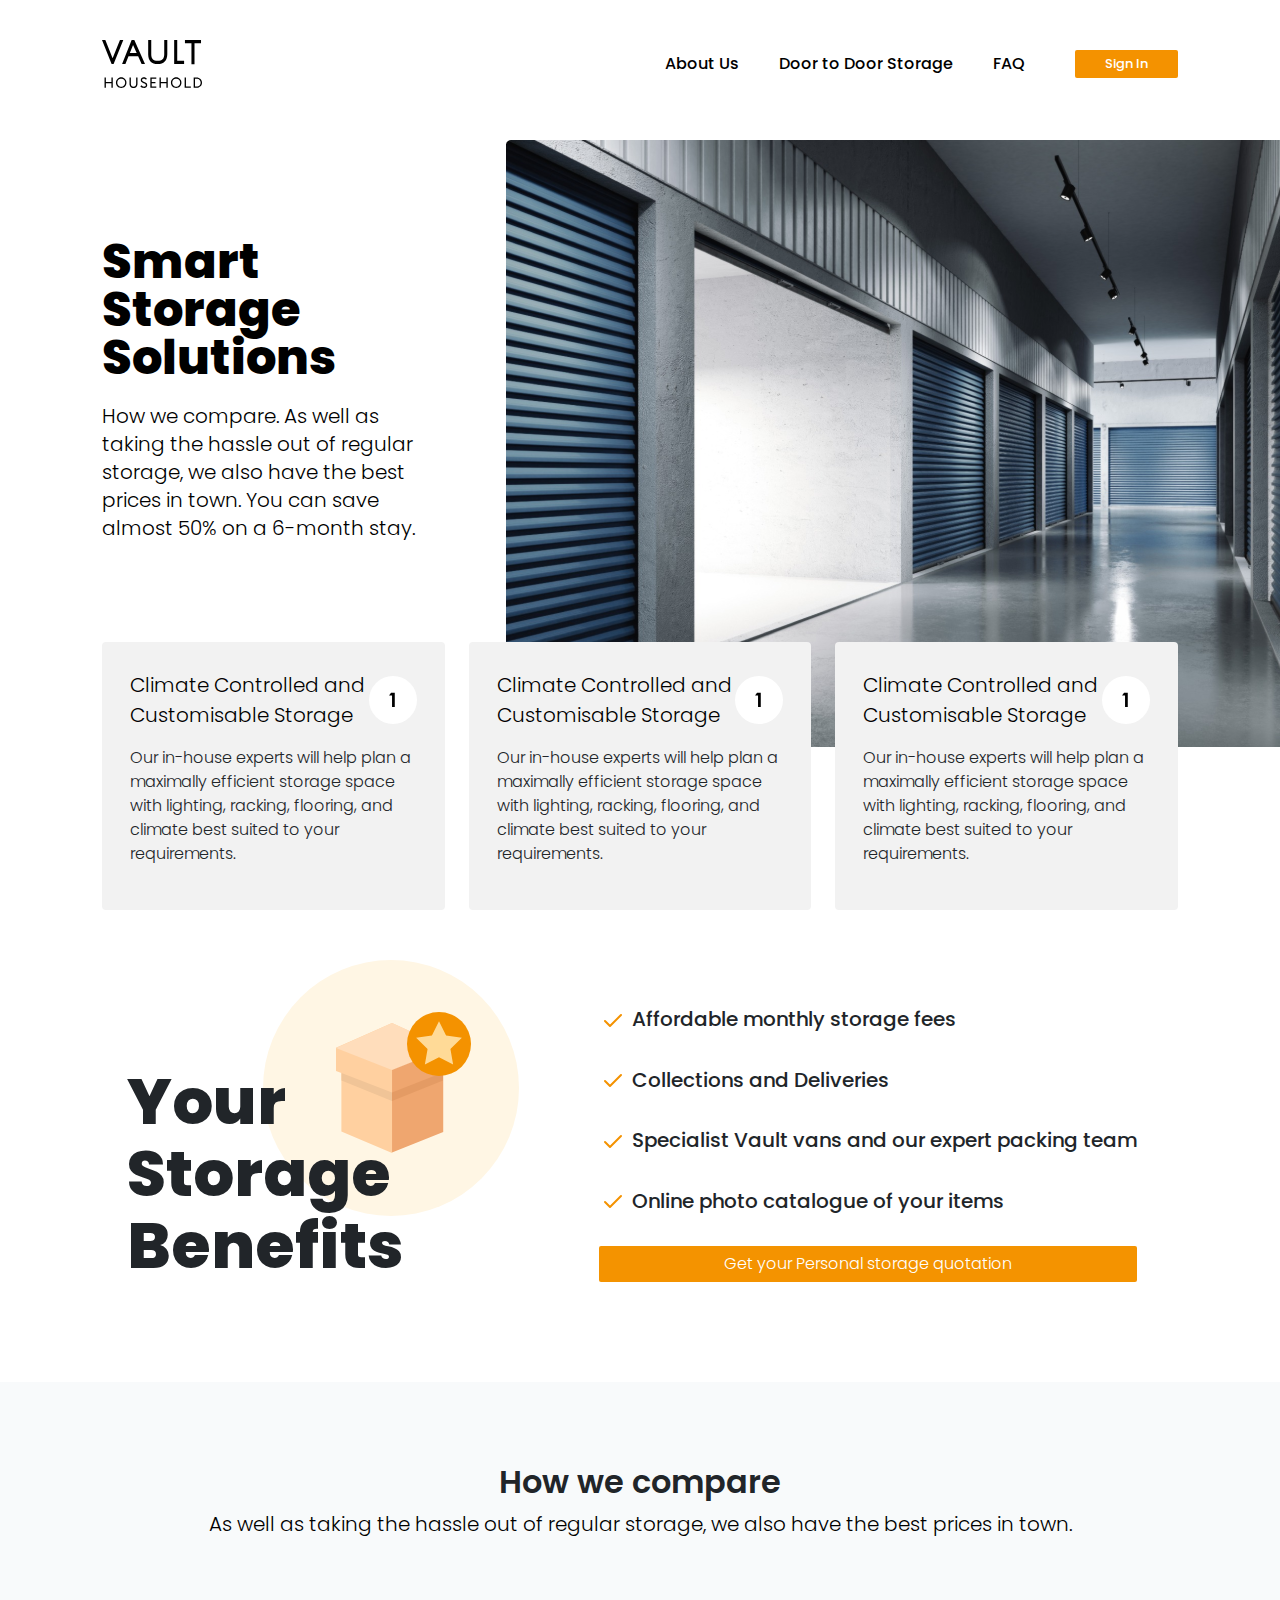
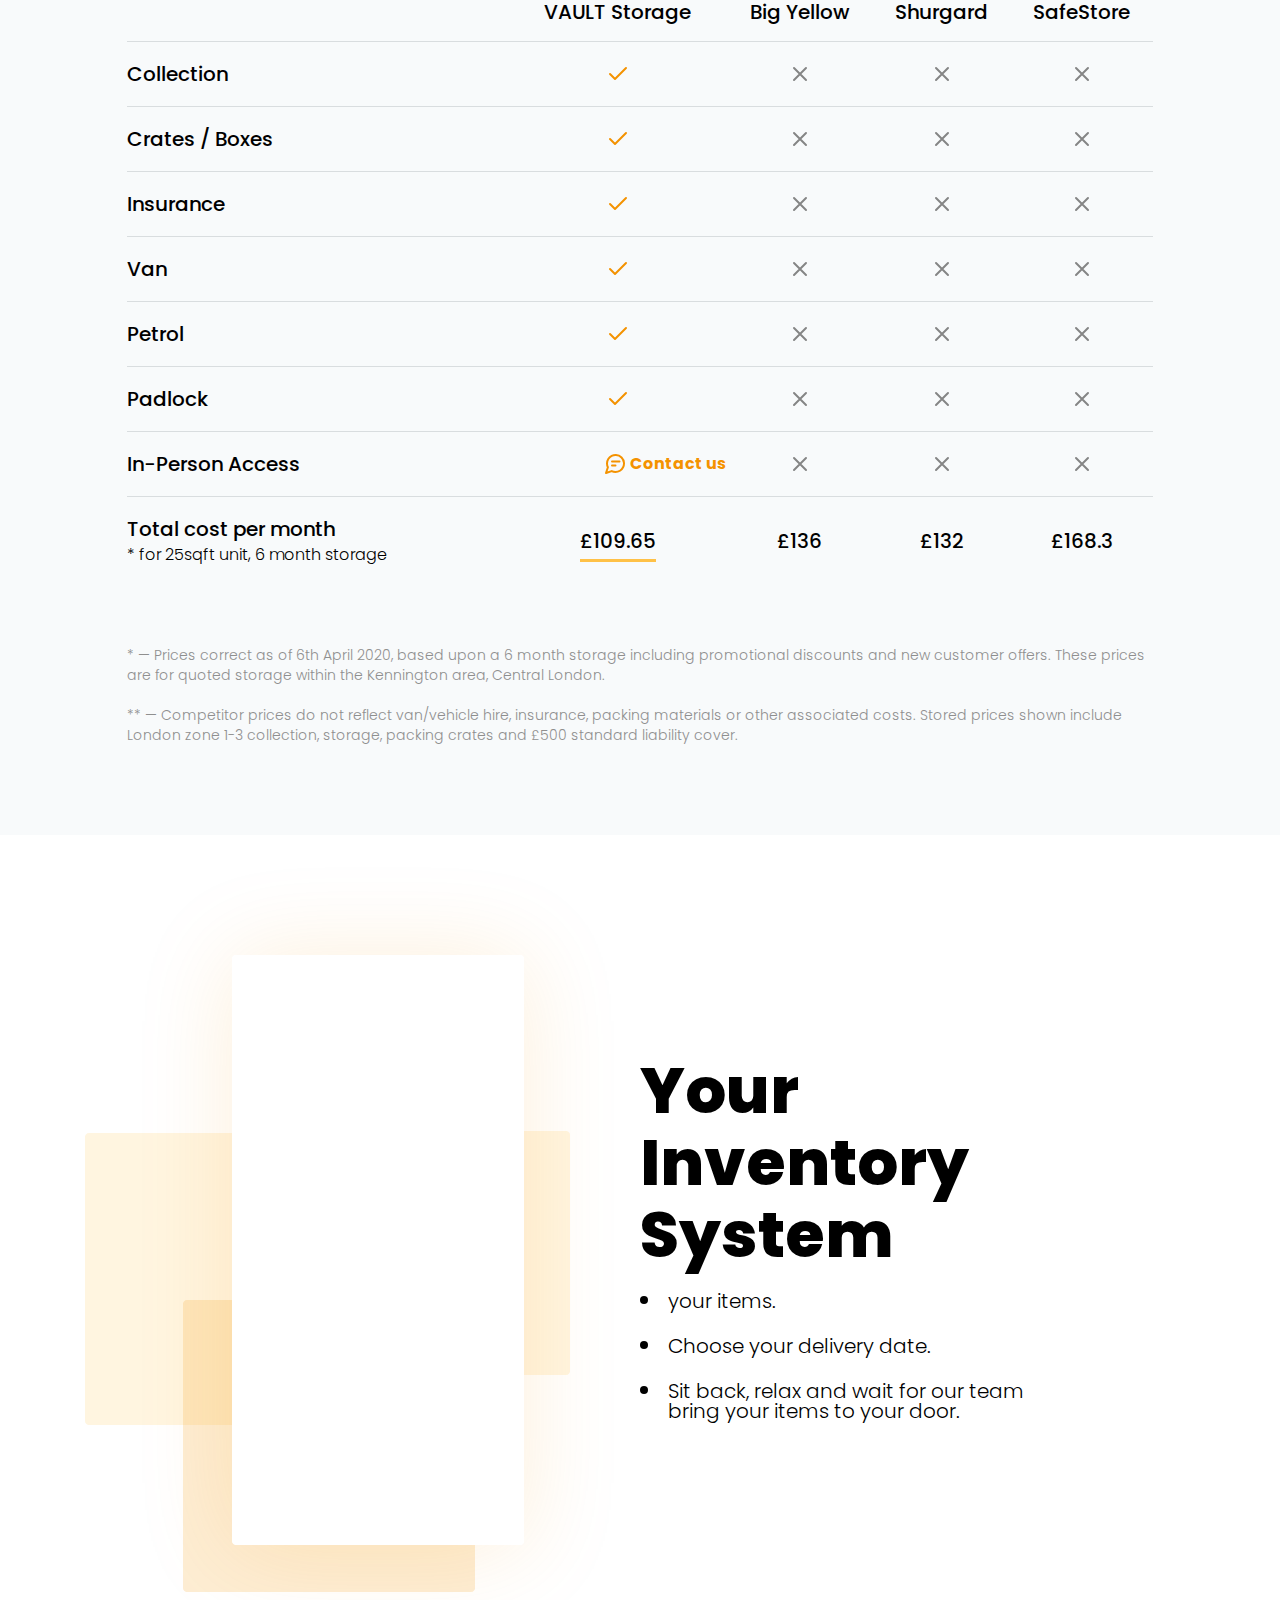
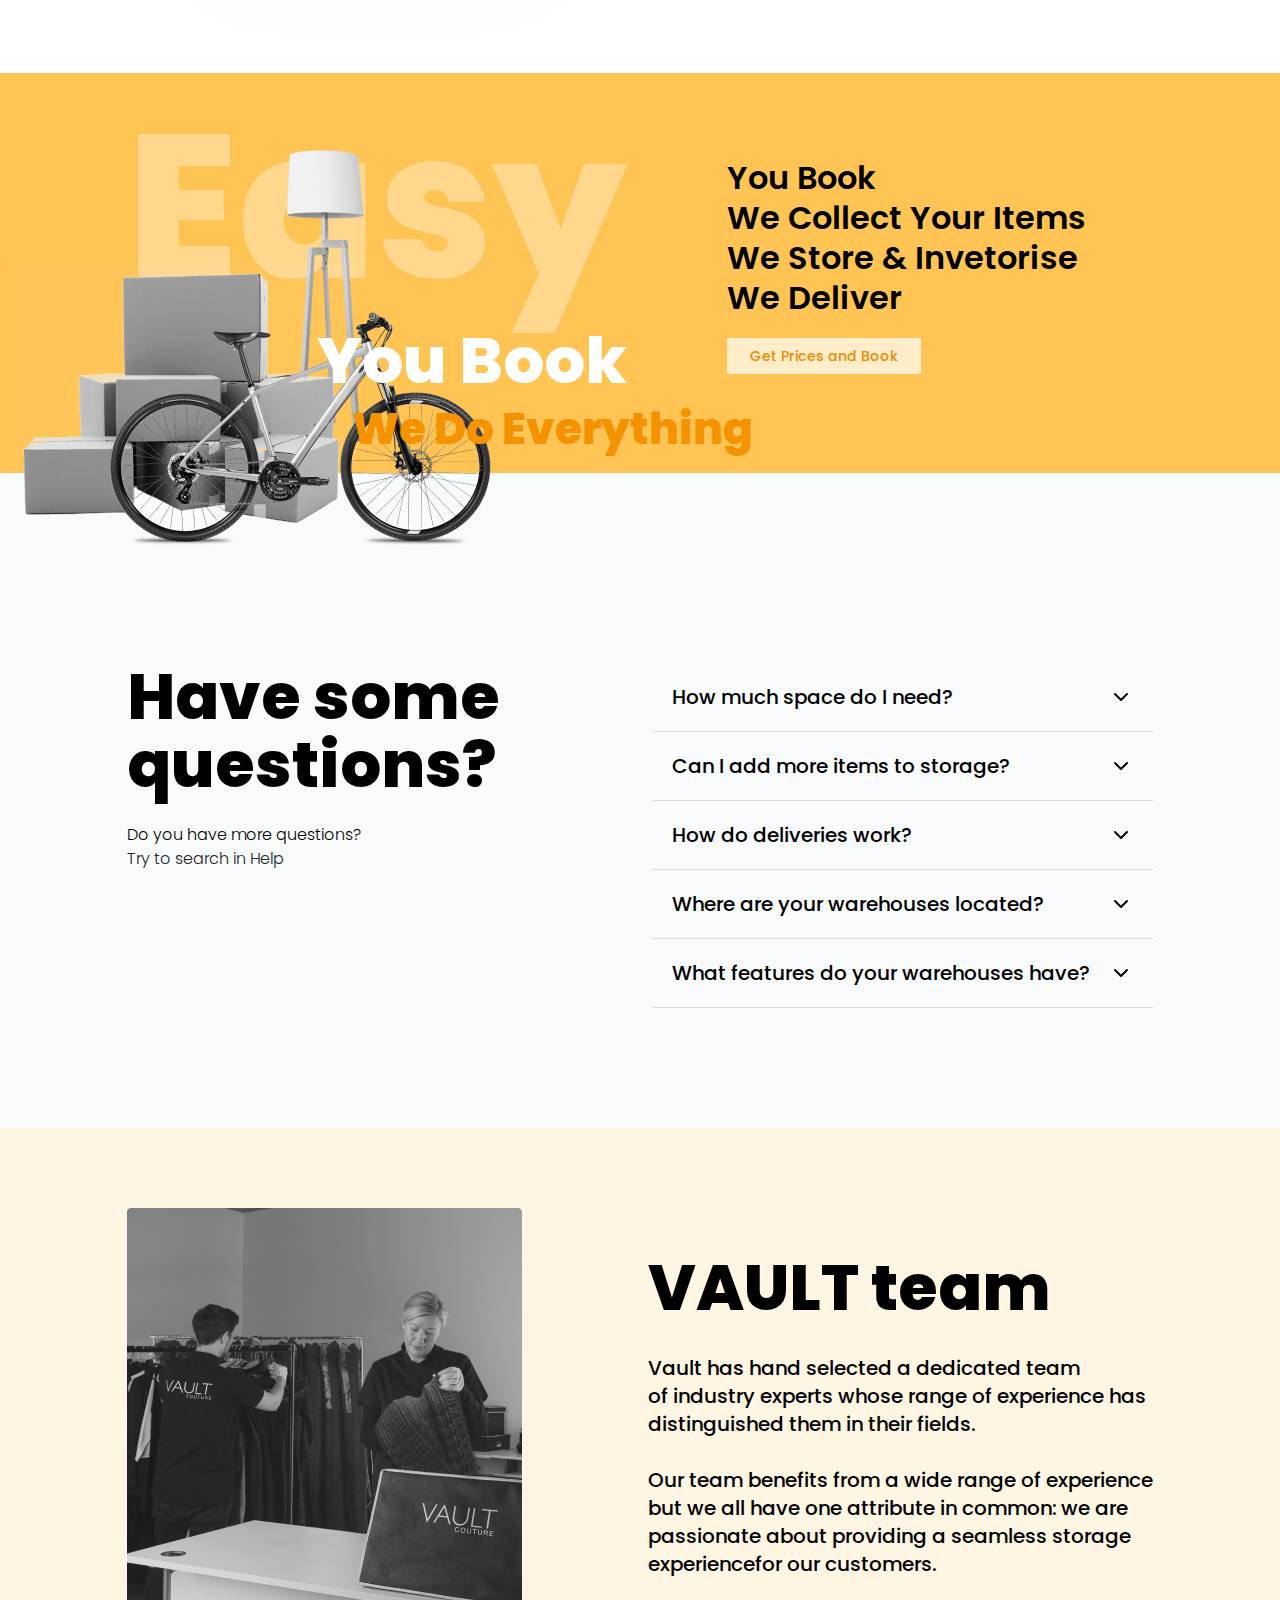
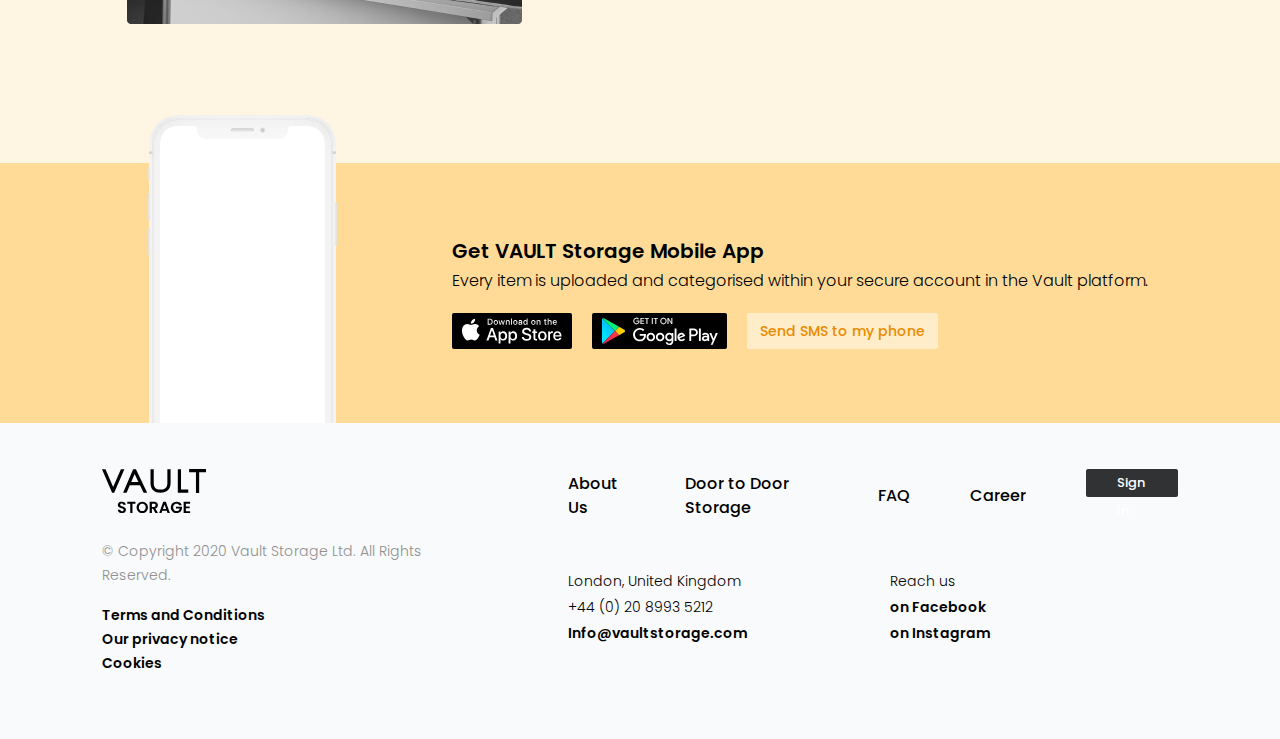
==== commit c3d74b9c: "one" ====
--- a/storage.html
+++ b/storage.html
@@ -49,7 +49,7 @@
         <div class="cover-single">
             <div class="container container2">
                 <div class="row">
-                    <div class="col-md-4">
+                    <div class="col-xl-4">
                         <div class="cover-content">
                             <h1 class="cover-title">Smart Storage Solutions</h1>
                             <p class="cover-subtitlte">How we compare. As well as taking the hassle out of regular storage, we also have the best prices in town. You can save almost 50% on a 6-month stay.</p>
@@ -62,7 +62,7 @@
     <div class="storage-feat">
         <div class="container container2">
             <div class="row">
-                <div class="col-md-4">
+                <div class="col-lg-4">
                     <div class="storage-feat-item">
                         <div class="storage-feat-top">
                             <div class="storage-feat-name">
@@ -77,7 +77,7 @@
                         </div>
                     </div>
                 </div>
-                <div class="col-md-4">
+                <div class="col-lg-4">
                     <div class="storage-feat-item">
                         <div class="storage-feat-top">
                             <div class="storage-feat-name">
@@ -92,7 +92,7 @@
                         </div>
                     </div>
                 </div>
-                <div class="col-md-4">
+                <div class="col-lg-4">
                     <div class="storage-feat-item">
                         <div class="storage-feat-top">
                             <div class="storage-feat-name">
--- a/css/main.css
+++ b/css/main.css
@@ -1110,7 +1110,7 @@
 
 .cover-single {
     padding-top: 90px;
-    padding-bottom: 248px;
+    padding-bottom: 100px;
 }
 
 .cover-single .cover-title {
@@ -1125,6 +1125,29 @@
     line-height: 28px;
     color: #000;
     margin-bottom: 0;
+}
+
+.storage-feat {
+    z-index: 5;
+    position: relative;
+}
+
+.storage-feat-item {
+    background: #F2F2F2;
+    border-radius: 4px;
+    padding: 28px;
+}
+
+.storage-feat-top {
+    display: flex;
+    align-items: center;
+    justify-content: space-between;
+    margin-bottom: 16px;
+}
+
+.storage-feat-name {
+    font-size: 20px;
+    color: #000;
 }
 
 .features {
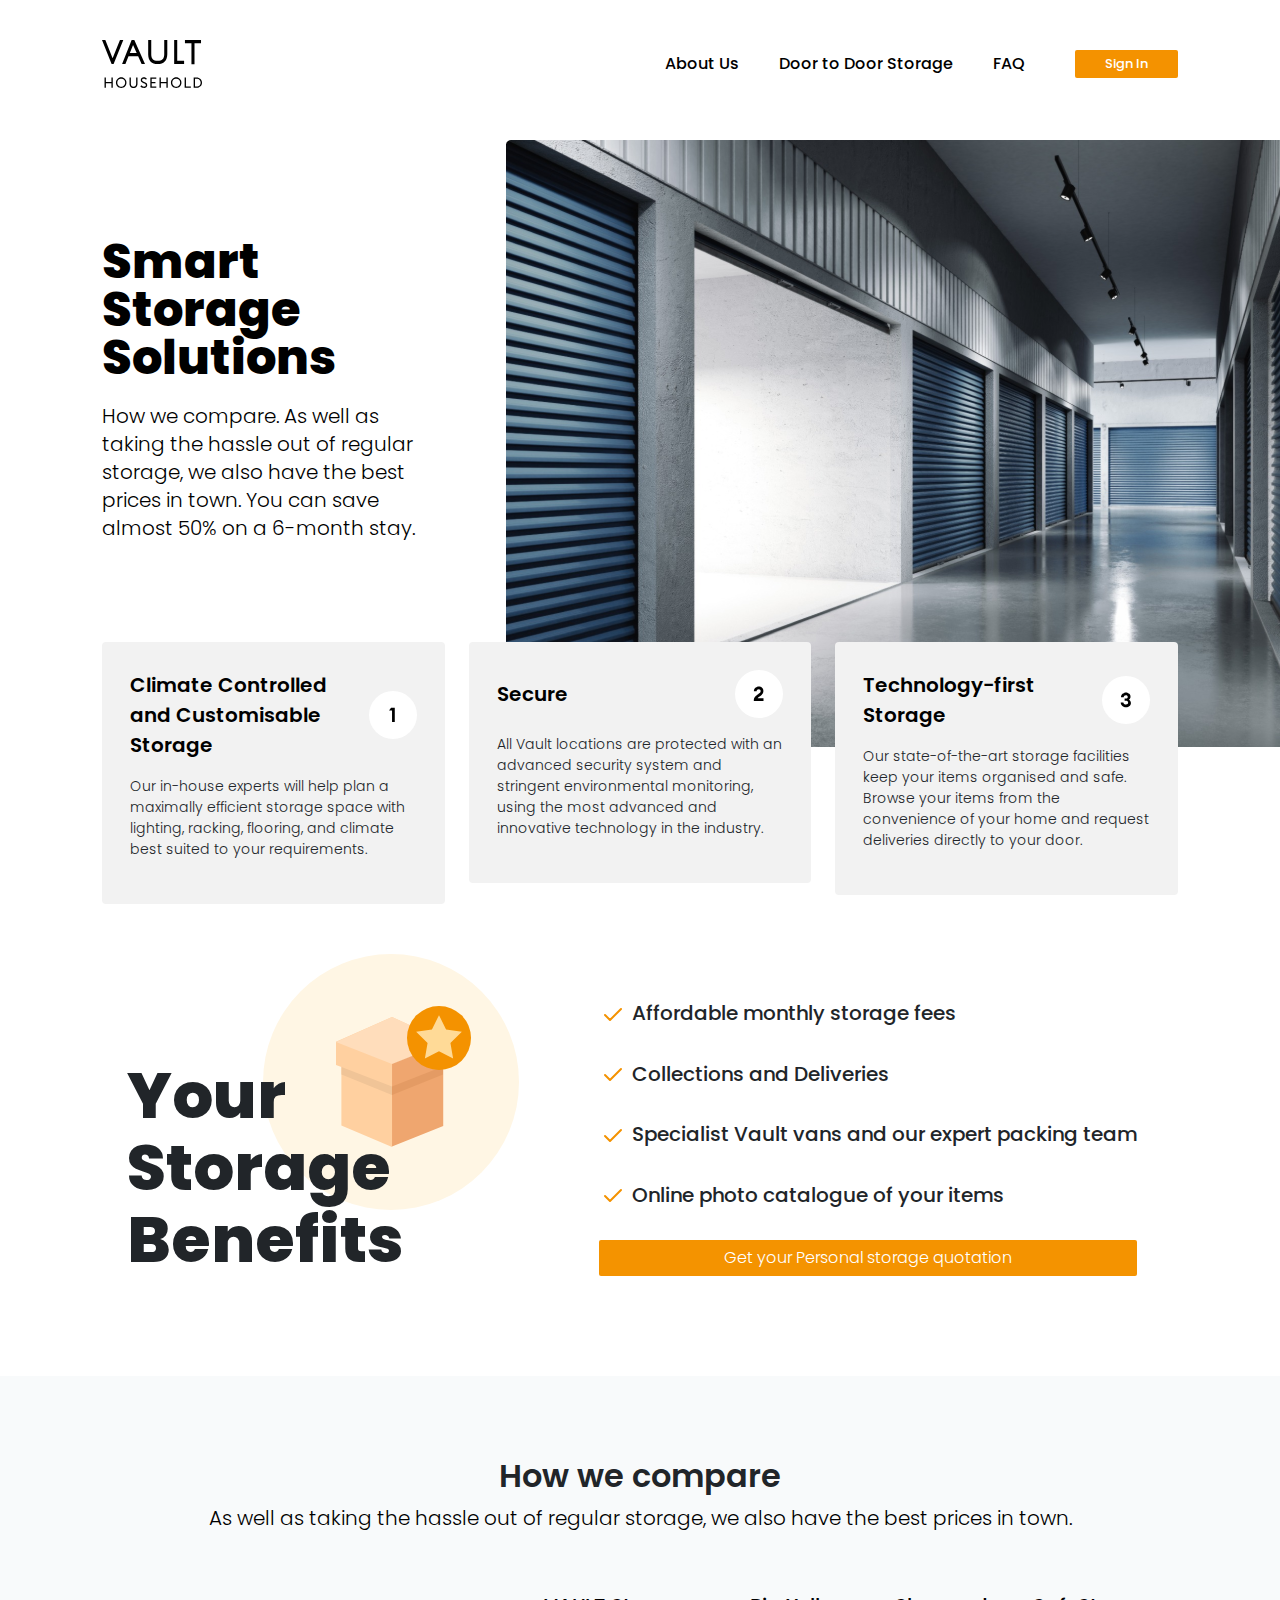
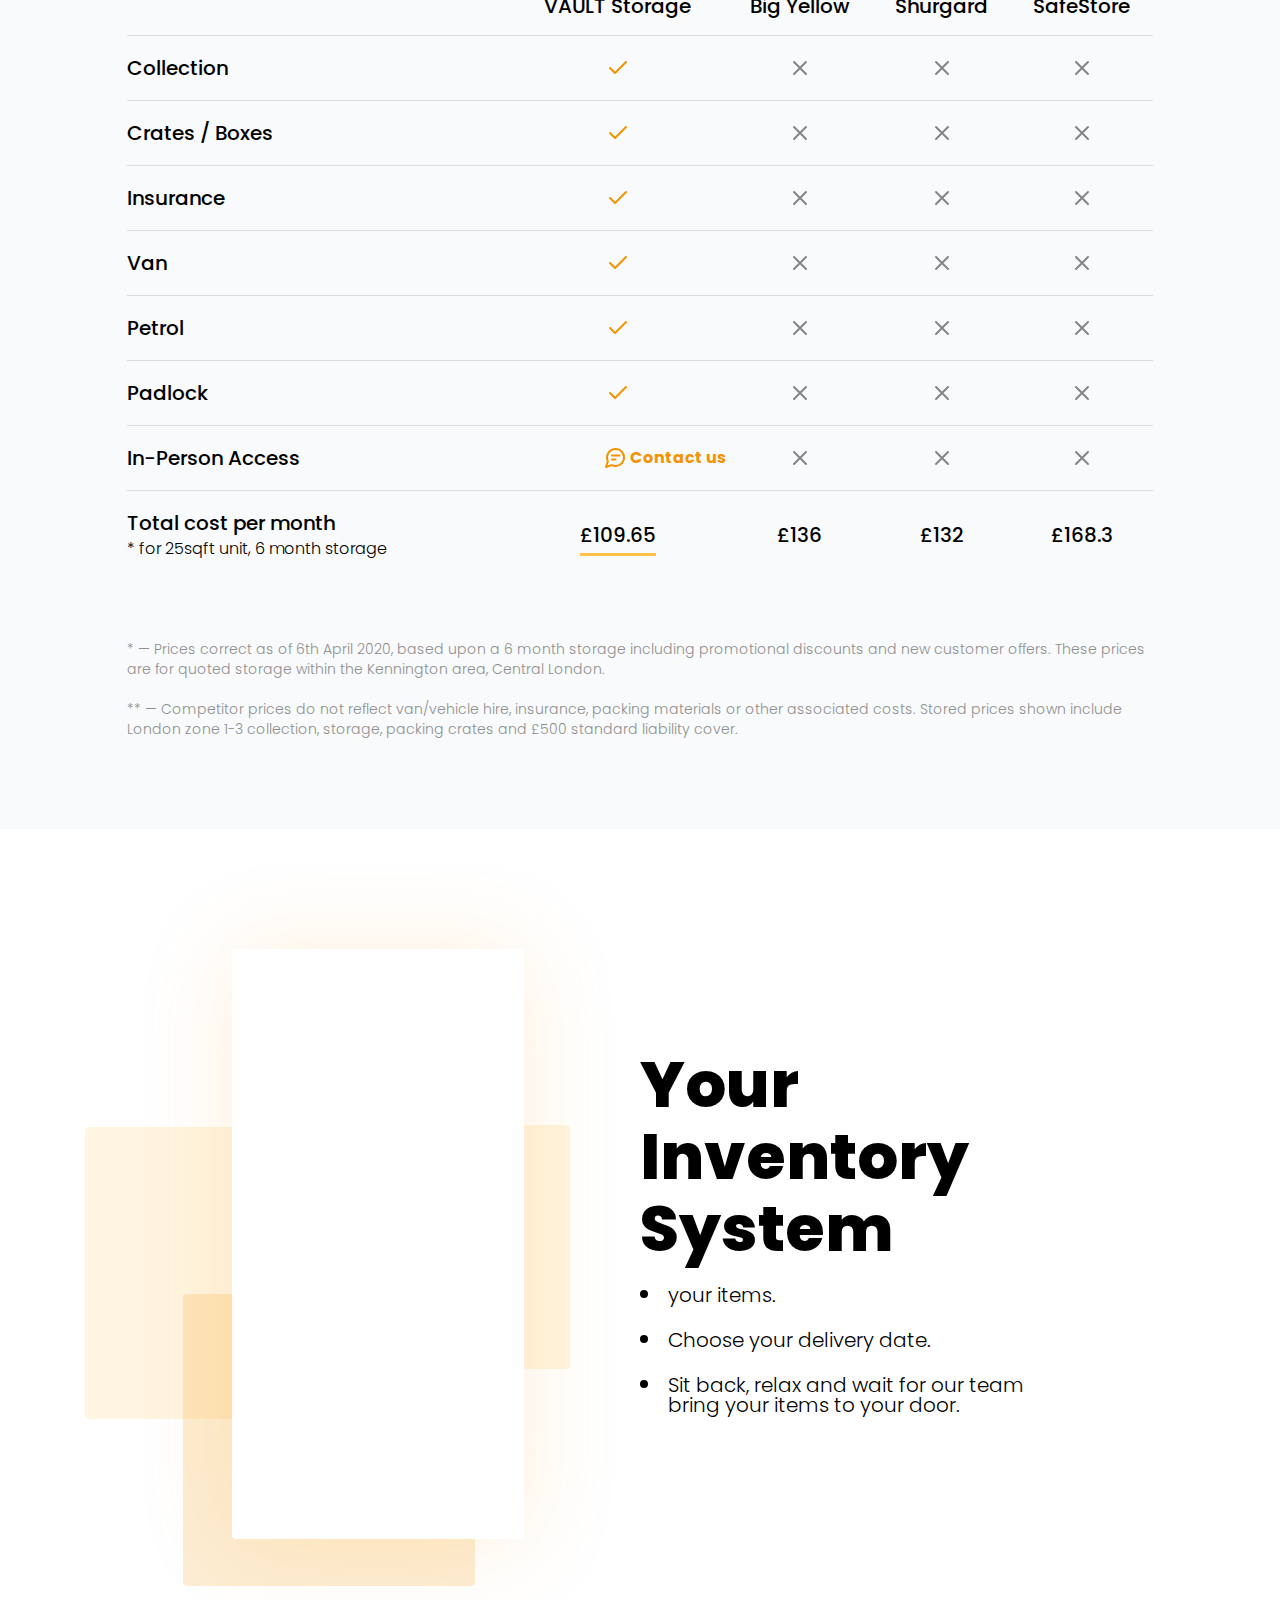
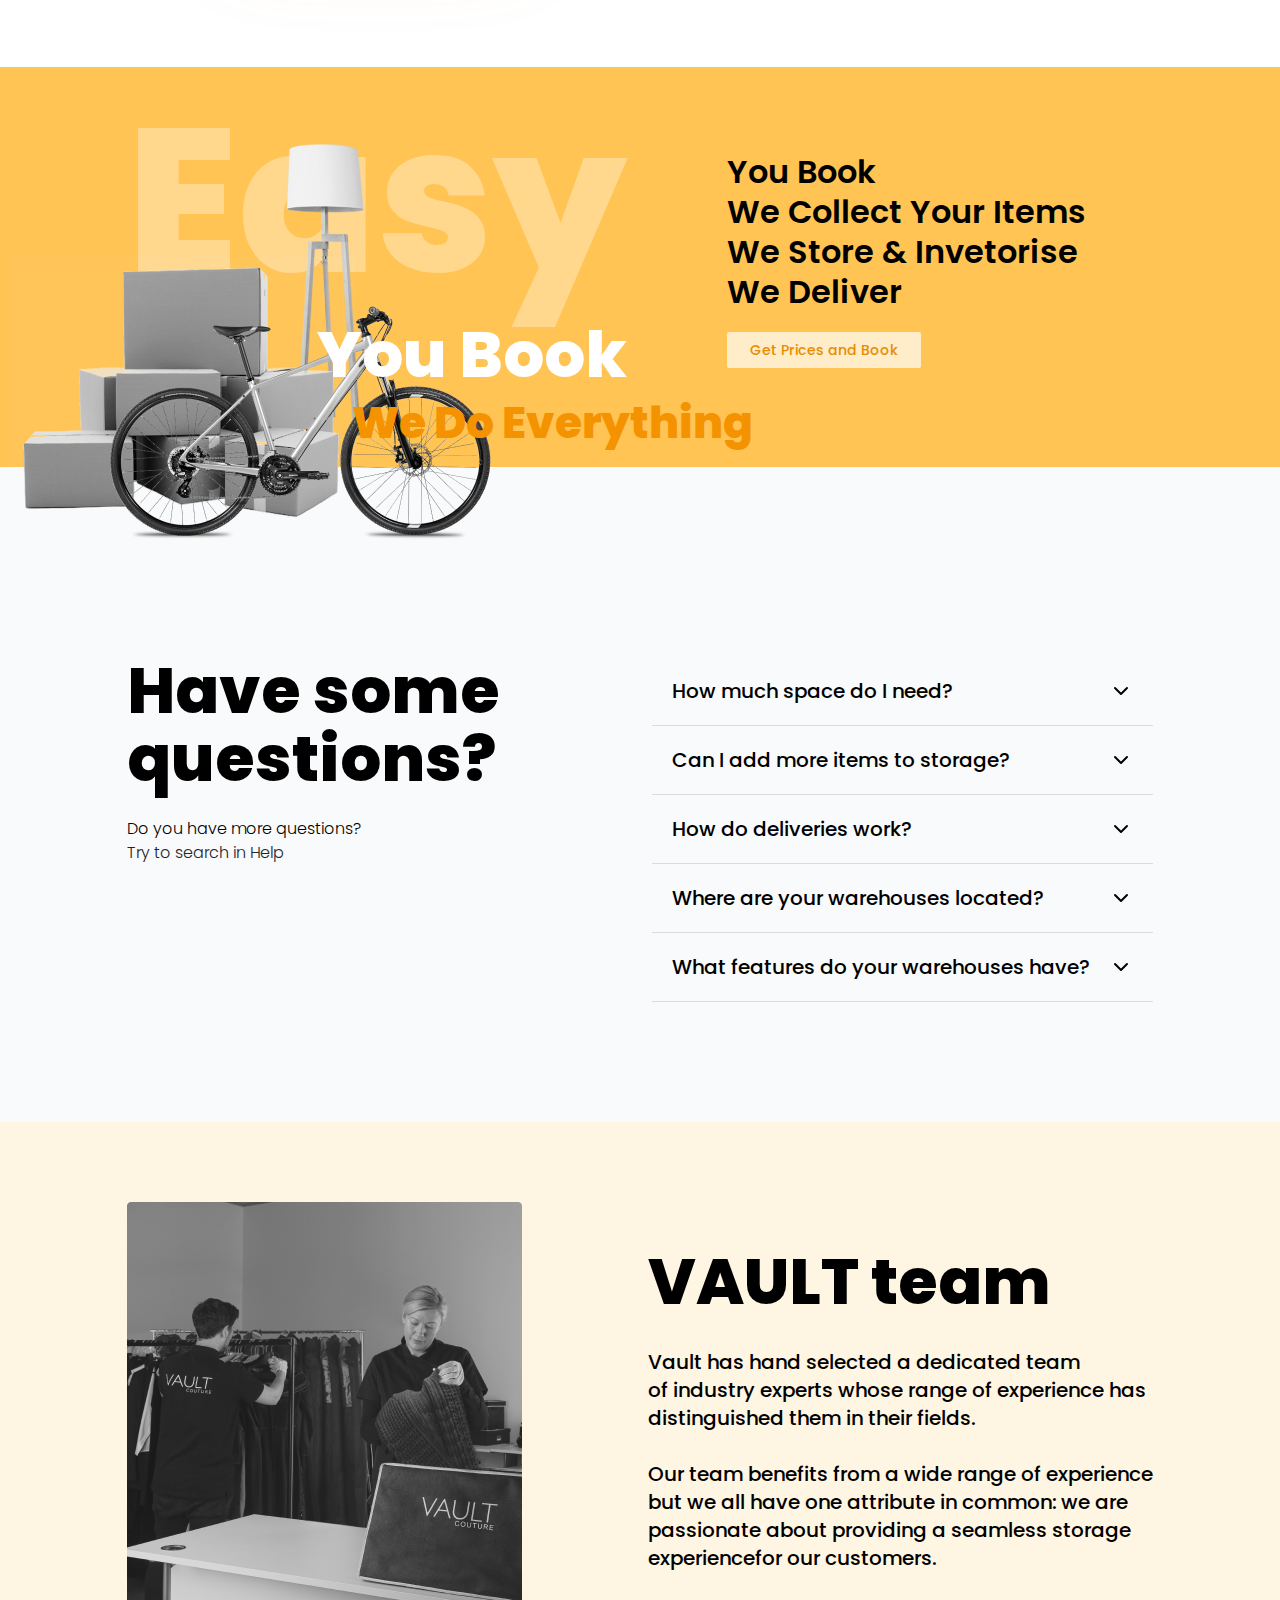
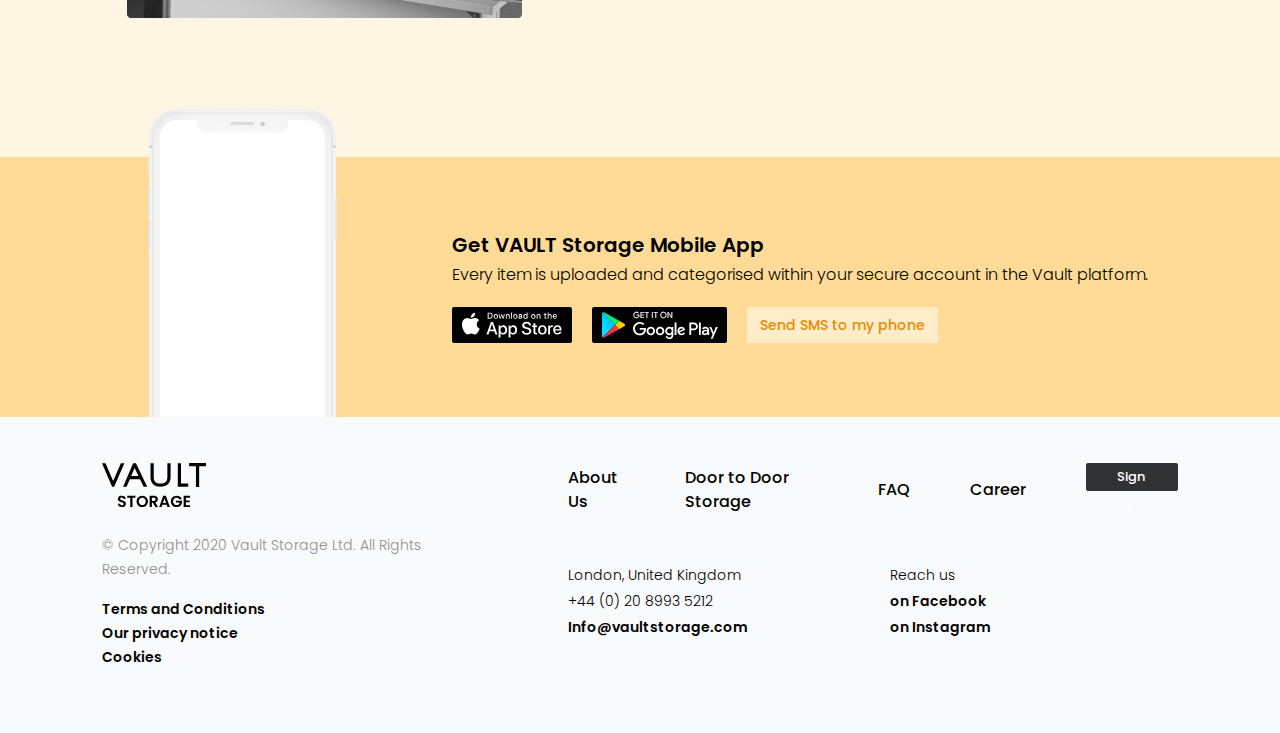
==== commit 2603c1ff: "one" ====
--- a/storage.html
+++ b/storage.html
@@ -46,7 +46,7 @@
                 </div>
             </div>
         </div>
-        <div class="cover-single">
+        <div class="cover-single storage-cover">
             <div class="container container2">
                 <div class="row">
                     <div class="col-xl-4">
@@ -81,14 +81,14 @@
                     <div class="storage-feat-item">
                         <div class="storage-feat-top">
                             <div class="storage-feat-name">
-                                <span>Climate Controlled and Customisable Storage</span>
+                                <span>Secure</span>
                             </div>
                             <div class="storage-feat-num">
-                                <img src="images/feat1.svg" alt="">
+                                <img src="images/feat2.svg" alt="">
                             </div>
                         </div>
                         <div class="storage-feat-cont">
-                            <p>Our in-house experts will help plan a maximally efficient storage space with lighting, racking, flooring, and climate best suited to your requirements.</p>
+                            <p>All Vault locations are protected with an advanced security system and stringent environmental monitoring, using the most advanced and innovative technology in the industry.</p>
                         </div>
                     </div>
                 </div>
@@ -96,14 +96,14 @@
                     <div class="storage-feat-item">
                         <div class="storage-feat-top">
                             <div class="storage-feat-name">
-                                <span>Climate Controlled and Customisable Storage</span>
+                                <span>Technology-first Storage</span>
                             </div>
                             <div class="storage-feat-num">
-                                <img src="images/feat1.svg" alt="">
+                                <img src="images/feat3.svg" alt="">
                             </div>
                         </div>
                         <div class="storage-feat-cont">
-                            <p>Our in-house experts will help plan a maximally efficient storage space with lighting, racking, flooring, and climate best suited to your requirements.</p>
+                            <p>Our state-of-the-art storage facilities keep your items organised and safe. Browse your items from the convenience of your home and request deliveries directly to your door.</p>
                         </div>
                     </div>
                 </div>
--- a/css/main.css
+++ b/css/main.css
@@ -1148,6 +1148,15 @@
 .storage-feat-name {
     font-size: 20px;
     color: #000;
+    font-weight: 600;
+}
+
+.storage-feat-cont>p {
+    font-size: 14px;
+}
+
+.storage-feat-num {
+    margin-left: 5px;
 }
 
 .features {
@@ -3101,6 +3110,25 @@
 }
 
 @media(max-width:1199px) {
+    .storage-feat::before {
+        content: '';
+        width: 100%;
+        height: 510px;
+        position: absolute;
+        left: 0;
+        top: -30%;
+        background: url(../images/storage.png);
+        z-index: -1;
+    }
+    .storage-feat-item {
+        margin-bottom: 16px;
+    }
+    .storage-feat-cont>p {
+        margin-bottom: 0;
+    }
+    .storage-feat-name {
+        font-size: 15px;
+    }
     .home-img>img {
         width: 100%;
     }
@@ -3316,6 +3344,9 @@
     }
     .cover-single {
         padding: 50px 0 150px;
+    }
+    .storage-cover {
+        padding-top: 0;
     }
     .cover-content {
         margin-bottom: 50px;
@@ -4258,7 +4289,7 @@
         display: inline-block;
     }
     .cover-single .cover-title {
-        font-size: 40px;
+        font-size: 30px;
         line-height: 44px;
     }
     .cover-single .cover-subtitlte {
@@ -4294,7 +4325,7 @@
         left: 0;
         top: 0;
         width: 120px;
-        margin-left: 50px;
+        margin-left: 0;
     }
     .storage-image-text {
         margin-top: 0;
@@ -4581,6 +4612,9 @@
     .select4-des {
         text-align: right;
     }
+    .storage-feat-num {
+        display: none;
+    }
 }
 
 @media(min-width:767px) and (max-width:1199px) and (orientation:landscape) {
